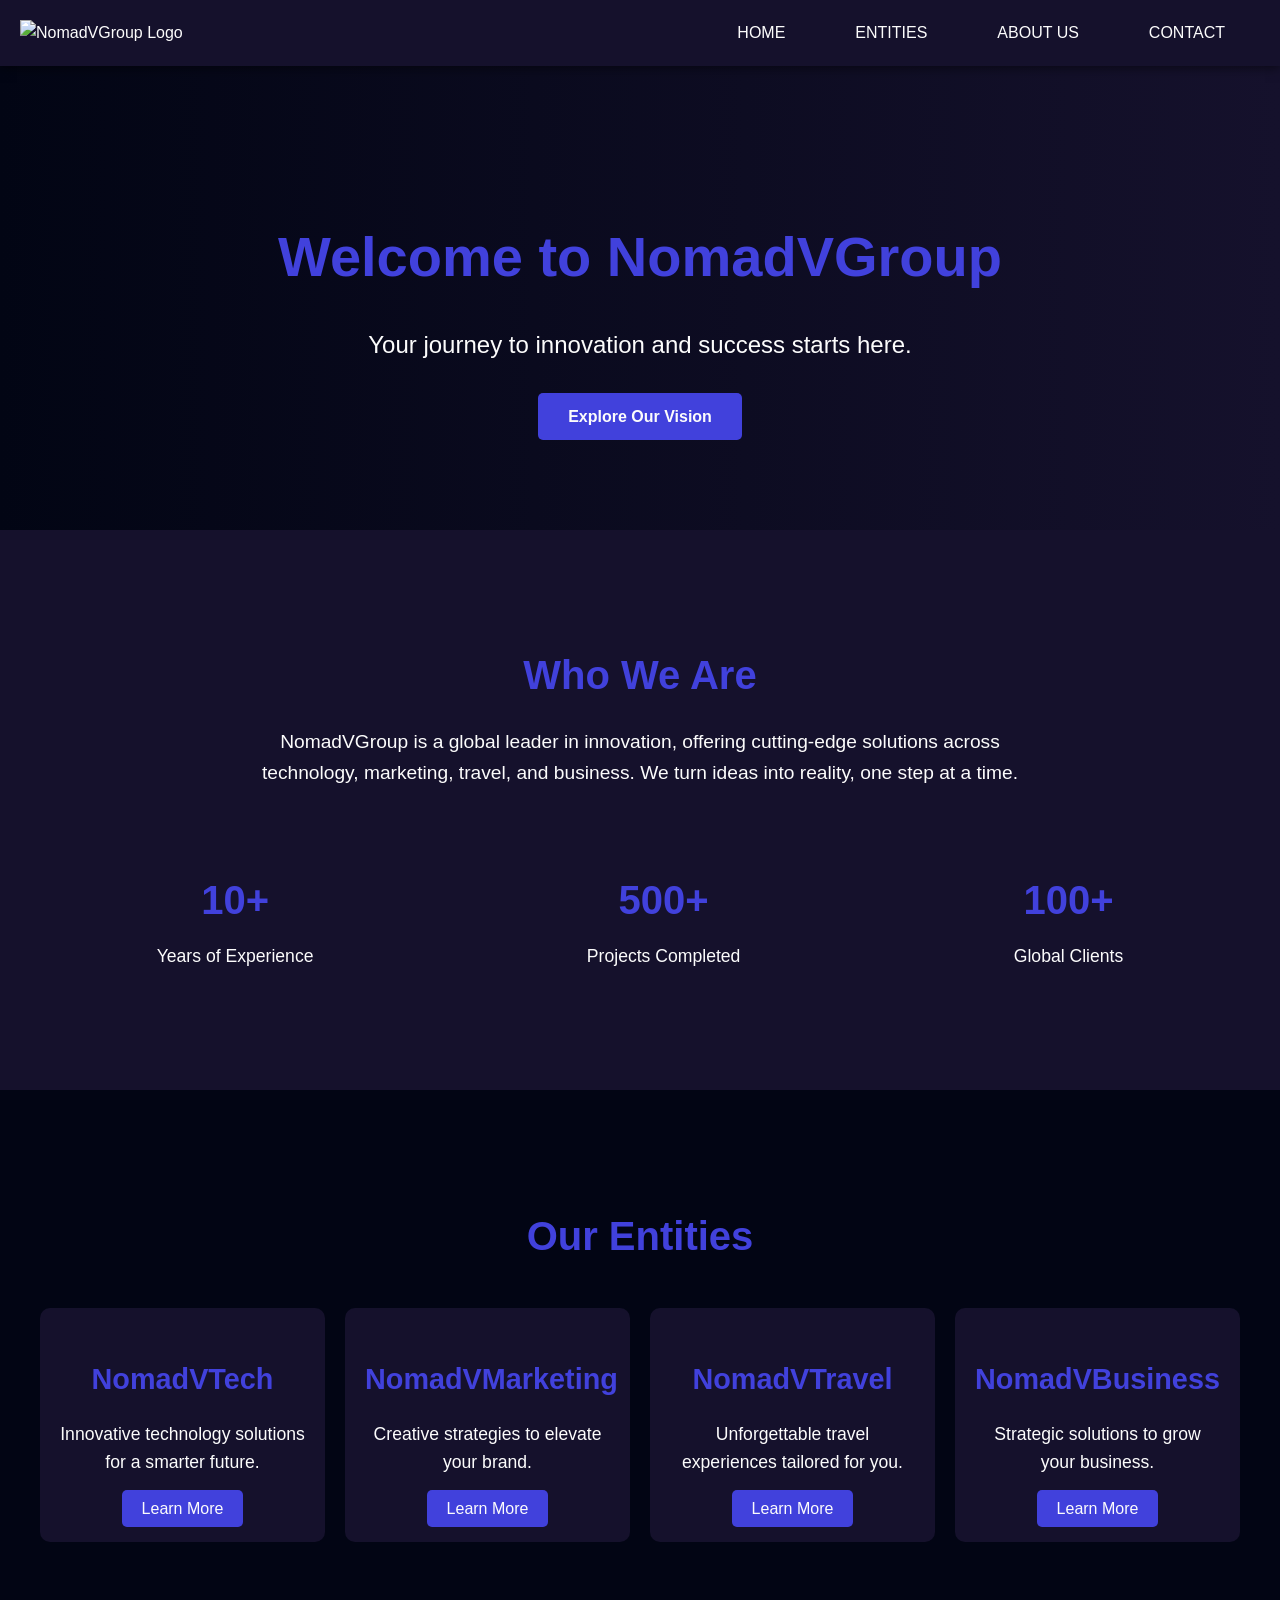
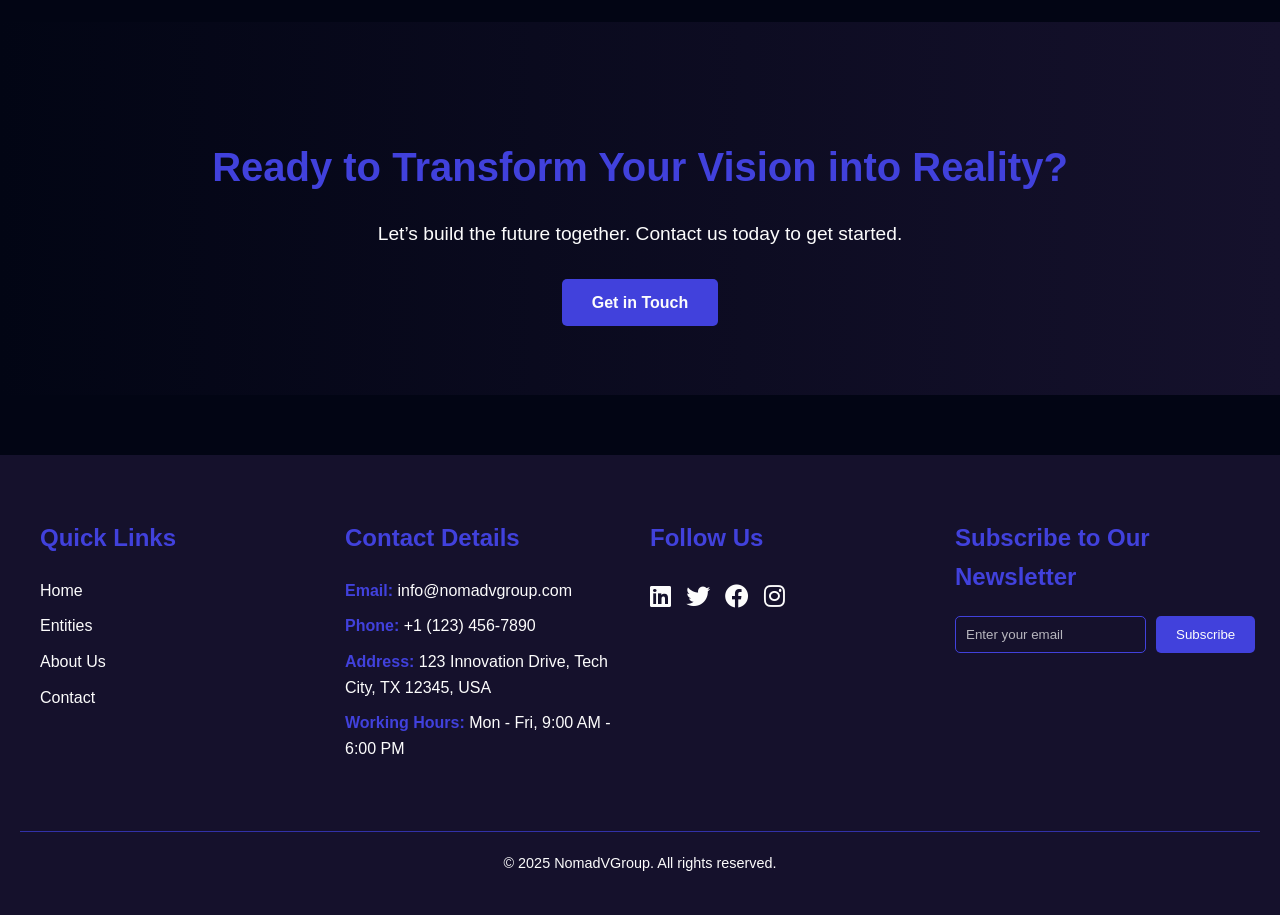
==== index.html @ 3986cb79 "Upload first build NVG Website Prvi upload" ====
<!DOCTYPE html>
<html lang="en">
<head>
    <meta charset="UTF-8">
    <meta name="viewport" content="width=device-width, initial-scale=1.0">
    <title>NomadVGroup - Home</title>
    <link rel="stylesheet" href="https://cdnjs.cloudflare.com/ajax/libs/font-awesome/6.0.0/css/all.min.css">
    <link rel="stylesheet" href="index.css"> <!-- Page-specific CSS -->
    <link href="https://api.fontshare.com/v2/css?f[]=satoshi@900,700,500,301,701,300,501,401,901,400&display=swap" rel="stylesheet"> <!-- Satoshi Font -->
</head>
<body>
    <!-- Navbar -->
    <nav>
        <!-- Logo on the left -->
        <div class="logo">
            <img src="logo.png" alt="NomadVGroup Logo"> <!-- Replace with your logo path -->
        </div>

        <!-- Hamburger Menu -->
        <div class="hamburger-menu">
            <div class="line"></div>
            <div class="line"></div>
            <div class="line"></div>
        </div>

        <!-- Nav Links on the right -->
        <ul class="nav-links">
            <li><a href="index.html">Home</a></li>
            <li class="dropdown">
                <a href="entities.html">Entities</a>
                <div class="dropdown-content">
                    <a href="nomadvtech.html">NomadVTech</a>
                    <a href="nomadvmarketing.html">NomadVMarketing</a>
                    <a href="nomadvtravel.html">NomadVTravel</a>
                    <a href="nomadvbusiness.html">NomadVBusiness</a>
                </div>
            </li>
            <li class="dropdown">
                <a href="about.html">About Us</a>
                <div class="dropdown-content">
                    <a href="careers.html">Careers</a>
                    <a href="team.html">Team Members</a>
                    <a href="what-we-do.html">What We Do</a>
                    <a href="vision.html">Our Vision</a>
                </div>
            </li>
            <li><a href="contact.html">Contact</a></li>
        </ul>
    </nav>

    <!-- Hero Section -->
    <section id="hero">
        <div class="hero-content">
            <h1>Welcome to NomadVGroup</h1>
            <p class="tagline">Your journey to innovation and success starts here.</p>
            <a href="#about" class="cta-button">Explore Our Vision</a>
        </div>
    </section>

    <!-- About Section -->
    <section id="about">
        <div class="about-content">
            <h2>Who We Are</h2>
            <p>NomadVGroup is a global leader in innovation, offering cutting-edge solutions across technology, marketing, travel, and business. We turn ideas into reality, one step at a time.</p>
            <div class="stats">
                <div class="stat">
                    <h3>10+</h3>
                    <p>Years of Experience</p>
                </div>
                <div class="stat">
                    <h3>500+</h3>
                    <p>Projects Completed</p>
                </div>
                <div class="stat">
                    <h3>100+</h3>
                    <p>Global Clients</p>
                </div>
            </div>
        </div>
    </section>

    <!-- Services Section -->
    <section id="services">
        <h2>Our Entities</h2>
        <div class="services-grid">
            <div class="service-card">
                <h3>NomadVTech</h3>
                <p>Innovative technology solutions for a smarter future.</p>
                <a href="nomadvtech.html" class="service-link">Learn More</a>
            </div>
            <div class="service-card">
                <h3>NomadVMarketing</h3>
                <p>Creative strategies to elevate your brand.</p>
                <a href="nomadvmarketing.html" class="service-link">Learn More</a>
            </div>
            <div class="service-card">
                <h3>NomadVTravel</h3>
                <p>Unforgettable travel experiences tailored for you.</p>
                <a href="nomadvtravel.html" class="service-link">Learn More</a>
            </div>
            <div class="service-card">
                <h3>NomadVBusiness</h3>
                <p>Strategic solutions to grow your business.</p>
                <a href="nomadvbusiness.html" class="service-link">Learn More</a>
            </div>
        </div>
    </section>

    <!-- Call-to-Action Section -->
    <section id="cta">
        <div class="cta-content">
            <h2>Ready to Transform Your Vision into Reality?</h2>
            <p>Let’s build the future together. Contact us today to get started.</p>
            <a href="contact.html" class="cta-button">Get in Touch</a>
        </div>
    </section>

    <!-- Footer -->
<footer>
    <div class="footer-container">
        <!-- Footer Columns -->

        <div class="footer-column">
            <h3>Quick Links</h3>
            <ul>
                <li><a href="index.html">Home</a></li>
                <li><a href="entities.html">Entities</a></li>
                <li><a href="about.html">About Us</a></li>
                <li><a href="contact.html">Contact</a></li>
            </ul>
        </div>

        <div class="footer-column">
            <h3>Contact Details</h3>
            <ul>
                <li><strong>Email:</strong> <a href="mailto:info@nomadvgroup.com">info@nomadvgroup.com</a></li>
                <li><strong>Phone:</strong> +1 (123) 456-7890</li>
                <li><strong>Address:</strong> 123 Innovation Drive, Tech City, TX 12345, USA</li>
                <li><strong>Working Hours:</strong> Mon - Fri, 9:00 AM - 6:00 PM</li>
            </ul>
        </div>

        <div class="footer-column">
            <h3>Follow Us</h3>
            <div class="social-media">
                <a href="https://linkedin.com" target="_blank" aria-label="LinkedIn">
                    <i class="fab fa-linkedin"></i>
                </a>
                <a href="https://twitter.com" target="_blank" aria-label="Twitter">
                    <i class="fab fa-twitter"></i>
                </a>
                <a href="https://facebook.com" target="_blank" aria-label="Facebook">
                    <i class="fab fa-facebook"></i>
                </a>
                <a href="https://instagram.com" target="_blank" aria-label="Instagram">
                    <i class="fab fa-instagram"></i>
                </a>
            </div>
        </div>

        <div class="footer-column">
            <h3>Subscribe to Our Newsletter</h3>
            <form class="newsletter-form">
                <input type="email" name="email" placeholder="Enter your email" required>
                <button type="submit">Subscribe</button>
            </form>
        </div>
    </div>

    <!-- Footer Bottom -->
    <div class="footer-bottom">
        <p>&copy; 2025 NomadVGroup. All rights reserved.</p>
    </div>
</footer>

    <!-- Hamburger Menu Script -->
    <script>
        const hamburgerMenu = document.querySelector('.hamburger-menu');
        const navLinks = document.querySelector('.nav-links');

        hamburgerMenu.addEventListener('click', () => {
            navLinks.classList.toggle('active');
            hamburgerMenu.classList.toggle('open');
        });
    </script>
</body>
</html>
---- index.css ----
/* General Styles */
body {
    font-family: 'Satoshi', sans-serif;
    margin: 0;
    padding: 0;
    background-color: #020514; /* Dark background */
    color: #FCFCFC; /* White text */
    line-height: 1.6;
}

/* Navbar Styles */
nav {
    background: #15112C; /* Dark navy background */
    padding: 10px 20px;
    display: flex;
    justify-content: space-between; /* Space between logo and nav links */
    align-items: center;
    box-shadow: 0 2px 10px rgba(0, 0, 0, 0.5);
    position: relative;
}

/* Logo Styles */
.logo img {
    height: 40px; /* Adjust the height of the logo */
    width: auto; /* Maintain aspect ratio */
}

/* Nav Links */
.nav-links {
    list-style: none;
    margin: 0;
    padding: 0;
    display: flex;
    align-items: center;
}

.nav-links li {
    margin: 0 15px;
    position: relative;
}

.nav-links li a {
    color: #FCFCFC; /* White text */
    text-decoration: none;
    padding: 10px 20px;
    display: block;
    font-weight: 500;
    text-transform: uppercase;
    transition: background 0.3s ease, color 0.3s ease;
}

.nav-links li a:hover {
    background: #3131A8; /* Purple hover */
    border-radius: 5px;
}

/* Dropdown Styles */
.dropdown-content {
    display: none;
    position: absolute;
    background: #15112C; /* Dark navy dropdown background */
    top: 100%;
    left: 0;
    min-width: 160px;
    z-index: 1;
    border-radius: 5px;
    box-shadow: 0 4px 8px rgba(0, 0, 0, 0.5);
}

.dropdown-content a {
    padding: 10px;
    display: block;
    color: #FCFCFC;
    transition: background 0.3s ease;
}

.dropdown-content a:hover {
    background: #3131A8; /* Purple hover */
    border-radius: 5px;
}

.dropdown:hover .dropdown-content {
    display: block;
}

/* Hamburger Menu */
.hamburger-menu {
    display: none;
    flex-direction: column;
    cursor: pointer;
}

.hamburger-menu .line {
    width: 25px;
    height: 3px;
    background: #FCFCFC; /* White lines */
    margin: 4px 0;
    transition: transform 0.3s ease, opacity 0.3s ease;
}

/* Hamburger Menu Animation */
.hamburger-menu.open .line:nth-child(1) {
    transform: rotate(45deg) translate(5px, 5px);
}

.hamburger-menu.open .line:nth-child(2) {
    opacity: 0;
}

.hamburger-menu.open .line:nth-child(3) {
    transform: rotate(-45deg) translate(5px, -5px);
}

/* Responsive Styles */
@media (max-width: 768px) {
    .hamburger-menu {
        display: flex;
    }

    .nav-links {
        display: none;
        flex-direction: column;
        width: 100%;
        background: #15112C; /* Dark navy background */
        position: absolute;
        top: 60px;
        left: 0;
        z-index: 1;
    }

    .nav-links.active {
        display: flex;
    }

    .nav-links li {
        margin: 10px 0;
        text-align: center;
    }

    .dropdown-content {
        position: static;
        background: #3131A8; /* Purple background for dropdown */
        border-radius: 0;
    }
}

/* Hero Section */
#hero {
    background: linear-gradient(to right, #020514, #15112C);
    color: #FCFCFC;
    padding: 100px 20px;
    text-align: center;
}

.hero-content h1 {
    font-size: 3.5em;
    margin-bottom: 20px;
    color: #4141DC; /* Bright blue for headings */
}

.hero-content .tagline {
    font-size: 1.5em;
    margin-bottom: 40px;
}

.cta-button {
    background-color: #4141DC; /* Bright blue */
    color: #FCFCFC;
    padding: 15px 30px;
    text-decoration: none;
    border-radius: 5px;
    font-weight: bold;
    transition: background 0.3s ease;
}

.cta-button:hover {
    background-color: #3131A8; /* Purple on hover */
}

/* About Section */
#about {
    padding: 80px 20px;
    background-color: #15112C;
    color: #FCFCFC;
    text-align: center;
}

.about-content h2 {
    font-size: 2.5em;
    margin-bottom: 20px;
    color: #4141DC;
}

.about-content p {
    font-size: 1.2em;
    max-width: 800px;
    margin: 0 auto 40px;
}

.stats {
    display: flex;
    justify-content: space-around;
    margin-top: 40px;
}

.stat {
    text-align: center;
}

.stat h3 {
    font-size: 2.5em;
    color: #4141DC;
    margin-bottom: 10px;
}

.stat p {
    font-size: 1.1em;
}

/* Services Section */
#services {
    padding: 80px 20px;
    background-color: #020514;
    color: #FCFCFC;
    text-align: center;
}

#services h2 {
    font-size: 2.5em;
    margin-bottom: 40px;
    color: #4141DC;
}

.services-grid {
    display: grid;
    grid-template-columns: repeat(auto-fit, minmax(250px, 1fr));
    gap: 20px;
    max-width: 1200px;
    margin: 0 auto;
}

.service-card {
    background-color: #15112C;
    padding: 20px;
    border-radius: 10px;
    transition: transform 0.3s ease;
}

.service-card:hover {
    transform: translateY(-10px);
}

.service-card h3 {
    font-size: 1.8em;
    margin-bottom: 15px;
    color: #4141DC;
}

.service-card p {
    font-size: 1.1em;
    margin-bottom: 20px;
}

.service-link {
    background-color: #4141DC;
    color: #FCFCFC;
    padding: 10px 20px;
    text-decoration: none;
    border-radius: 5px;
    transition: background 0.3s ease;
}

.service-link:hover {
    background-color: #3131A8;
}

/* Call-to-Action Section */
#cta {
    background: linear-gradient(to right, #020514, #15112C);
    color: #FCFCFC;
    padding: 80px 20px;
    text-align: center;
}

.cta-content h2 {
    font-size: 2.5em;
    margin-bottom: 20px;
    color: #4141DC;
}

.cta-content p {
    font-size: 1.2em;
    margin-bottom: 40px;
}

/* Footer Styles */
footer {
    background-color: #15112C; /* Dark navy background */
    color: #FCFCFC; /* White text */
    padding: 40px 20px;
    margin-top: 60px;
}

.footer-container {
    display: flex;
    flex-wrap: wrap;
    justify-content: space-between;
    max-width: 1200px;
    margin: 0 auto;
    gap: 20px;
}

.footer-column {
    flex: 1;
    min-width: 200px;
    margin-bottom: 20px;
}

.footer-column h3 {
    font-size: 1.5em;
    margin-bottom: 20px;
    color: #4141DC; /* Bright blue for headings */
}

.footer-column p {
    font-size: 1em;
    line-height: 1.6;
}

.footer-column ul {
    list-style: none;
    padding: 0;
    margin: 0;
}

.footer-column ul li {
    margin-bottom: 10px;
}

.footer-column ul li a {
    color: #FCFCFC;
    text-decoration: none;
    transition: color 0.3s ease;
}

.footer-column ul li a:hover {
    color: #4141DC; /* Bright blue on hover */
}

.footer-column ul li strong {
    color: #4141DC; /* Bright blue for strong text */
}

/* Social Media Icons */
.social-media {
    display: flex;
    gap: 15px;
}

.social-media a {
    display: inline-block;
    transition: transform 0.3s ease;
}

.social-media a:hover {
    transform: translateY(-5px);
}

.social-media img {
    width: 24px;
    height: 24px;
    filter: brightness(0) invert(1); /* Make icons white */
}

/* Newsletter Form */
.newsletter-form {
    display: flex;
    gap: 10px;
}

.newsletter-form input {
    flex: 1;
    padding: 10px;
    border: 1px solid #4141DC;
    border-radius: 5px;
    background-color: transparent;
    color: #FCFCFC;
    outline: none;
}

.newsletter-form input::placeholder {
    color: #FCFCFC;
    opacity: 0.7;
}

.newsletter-form button {
    background-color: #4141DC;
    color: #FCFCFC;
    border: none;
    padding: 10px 20px;
    border-radius: 5px;
    cursor: pointer;
    transition: background 0.3s ease;
}

.newsletter-form button:hover {
    background-color: #3131A8; /* Darker blue on hover */
}

/* Footer Bottom */
.footer-bottom {
    text-align: center;
    margin-top: 40px;
    padding-top: 20px;
    border-top: 1px solid #3131A8;
}

.footer-bottom p {
    margin: 0;
    font-size: 0.9em;
    color: #FCFCFC;
}

/* Social Media Icons */
.social-media {
    display: flex;
    gap: 15px;
}

.social-media a {
    color: #FCFCFC; /* White icons */
    font-size: 24px;
    transition: transform 0.3s ease, color 0.3s ease;
}

.social-media a:hover {
    color: #4141DC; /* Bright blue on hover */
    transform: translateY(-5px); /* Move icons up slightly */
}
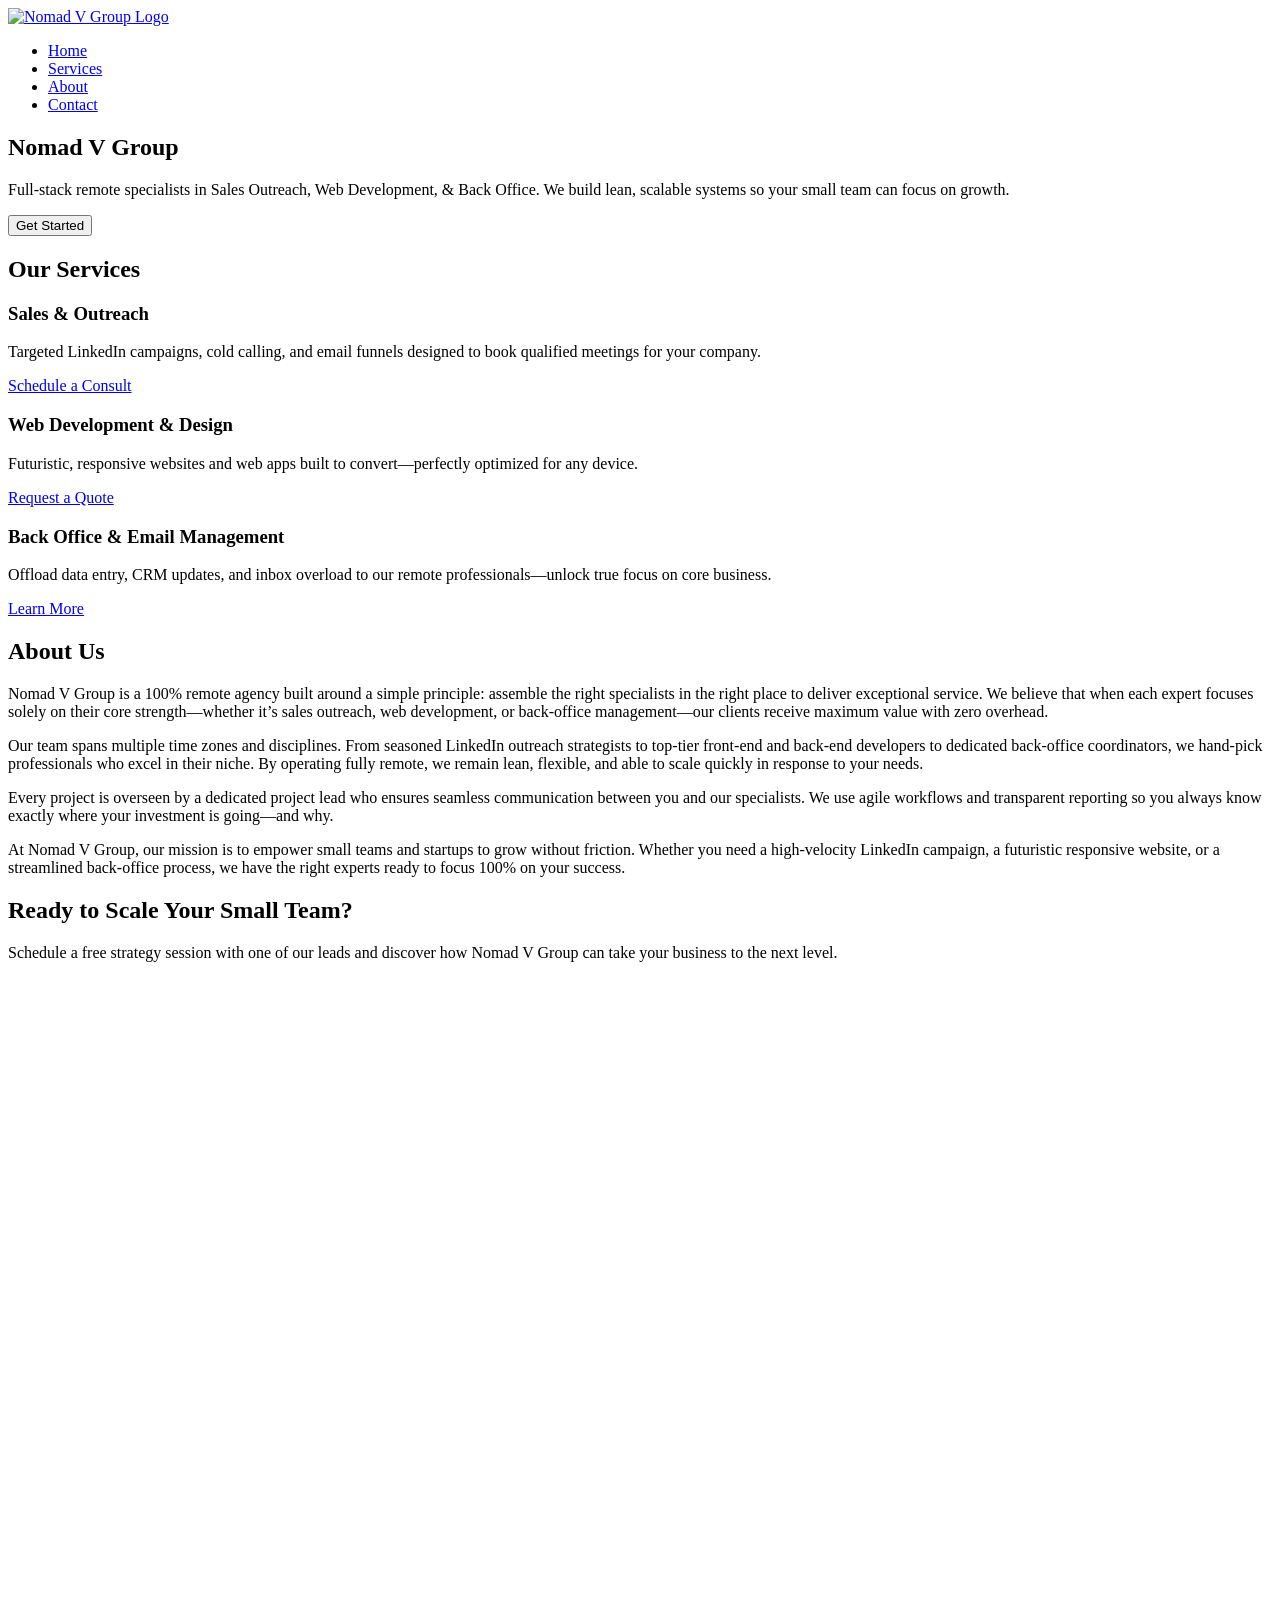
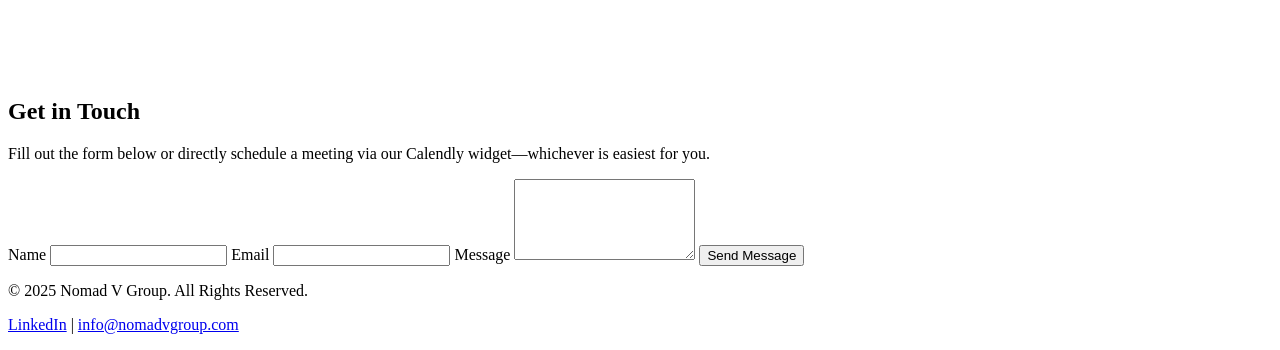
==== commit 08938fa4: "Add files via upload" ====
--- a/index.html
+++ b/index.html
@@ -1,187 +1,152 @@
-<!DOCTYPE html>
-<html lang="en">
-<head>
-    <meta charset="UTF-8">
-    <meta name="viewport" content="width=device-width, initial-scale=1.0">
-    <title>NomadVGroup - Home</title>
-    <link rel="stylesheet" href="https://cdnjs.cloudflare.com/ajax/libs/font-awesome/6.0.0/css/all.min.css">
-    <link rel="stylesheet" href="index.css"> <!-- Page-specific CSS -->
-    <link href="https://api.fontshare.com/v2/css?f[]=satoshi@900,700,500,301,701,300,501,401,901,400&display=swap" rel="stylesheet"> <!-- Satoshi Font -->
-</head>
-<body>
-    <!-- Navbar -->
-    <nav>
-        <!-- Logo on the left -->
-        <div class="logo">
-            <img src="logo.png" alt="NomadVGroup Logo"> <!-- Replace with your logo path -->
-        </div>
-
-        <!-- Hamburger Menu -->
-        <div class="hamburger-menu">
-            <div class="line"></div>
-            <div class="line"></div>
-            <div class="line"></div>
-        </div>
-
-        <!-- Nav Links on the right -->
-        <ul class="nav-links">
-            <li><a href="index.html">Home</a></li>
-            <li class="dropdown">
-                <a href="entities.html">Entities</a>
-                <div class="dropdown-content">
-                    <a href="nomadvtech.html">NomadVTech</a>
-                    <a href="nomadvmarketing.html">NomadVMarketing</a>
-                    <a href="nomadvtravel.html">NomadVTravel</a>
-                    <a href="nomadvbusiness.html">NomadVBusiness</a>
-                </div>
-            </li>
-            <li class="dropdown">
-                <a href="about.html">About Us</a>
-                <div class="dropdown-content">
-                    <a href="careers.html">Careers</a>
-                    <a href="team.html">Team Members</a>
-                    <a href="what-we-do.html">What We Do</a>
-                    <a href="vision.html">Our Vision</a>
-                </div>
-            </li>
-            <li><a href="contact.html">Contact</a></li>
-        </ul>
-    </nav>
-
-    <!-- Hero Section -->
-    <section id="hero">
-        <div class="hero-content">
-            <h1>Welcome to NomadVGroup</h1>
-            <p class="tagline">Your journey to innovation and success starts here.</p>
-            <a href="#about" class="cta-button">Explore Our Vision</a>
-        </div>
-    </section>
-
-    <!-- About Section -->
-    <section id="about">
-        <div class="about-content">
-            <h2>Who We Are</h2>
-            <p>NomadVGroup is a global leader in innovation, offering cutting-edge solutions across technology, marketing, travel, and business. We turn ideas into reality, one step at a time.</p>
-            <div class="stats">
-                <div class="stat">
-                    <h3>10+</h3>
-                    <p>Years of Experience</p>
-                </div>
-                <div class="stat">
-                    <h3>500+</h3>
-                    <p>Projects Completed</p>
-                </div>
-                <div class="stat">
-                    <h3>100+</h3>
-                    <p>Global Clients</p>
-                </div>
-            </div>
-        </div>
-    </section>
-
-    <!-- Services Section -->
-    <section id="services">
-        <h2>Our Entities</h2>
-        <div class="services-grid">
-            <div class="service-card">
-                <h3>NomadVTech</h3>
-                <p>Innovative technology solutions for a smarter future.</p>
-                <a href="nomadvtech.html" class="service-link">Learn More</a>
-            </div>
-            <div class="service-card">
-                <h3>NomadVMarketing</h3>
-                <p>Creative strategies to elevate your brand.</p>
-                <a href="nomadvmarketing.html" class="service-link">Learn More</a>
-            </div>
-            <div class="service-card">
-                <h3>NomadVTravel</h3>
-                <p>Unforgettable travel experiences tailored for you.</p>
-                <a href="nomadvtravel.html" class="service-link">Learn More</a>
-            </div>
-            <div class="service-card">
-                <h3>NomadVBusiness</h3>
-                <p>Strategic solutions to grow your business.</p>
-                <a href="nomadvbusiness.html" class="service-link">Learn More</a>
-            </div>
-        </div>
-    </section>
-
-    <!-- Call-to-Action Section -->
-    <section id="cta">
-        <div class="cta-content">
-            <h2>Ready to Transform Your Vision into Reality?</h2>
-            <p>Let’s build the future together. Contact us today to get started.</p>
-            <a href="contact.html" class="cta-button">Get in Touch</a>
-        </div>
-    </section>
-
-    <!-- Footer -->
-<footer>
-    <div class="footer-container">
-        <!-- Footer Columns -->
-
-        <div class="footer-column">
-            <h3>Quick Links</h3>
-            <ul>
-                <li><a href="index.html">Home</a></li>
-                <li><a href="entities.html">Entities</a></li>
-                <li><a href="about.html">About Us</a></li>
-                <li><a href="contact.html">Contact</a></li>
-            </ul>
-        </div>
-
-        <div class="footer-column">
-            <h3>Contact Details</h3>
-            <ul>
-                <li><strong>Email:</strong> <a href="mailto:info@nomadvgroup.com">info@nomadvgroup.com</a></li>
-                <li><strong>Phone:</strong> +1 (123) 456-7890</li>
-                <li><strong>Address:</strong> 123 Innovation Drive, Tech City, TX 12345, USA</li>
-                <li><strong>Working Hours:</strong> Mon - Fri, 9:00 AM - 6:00 PM</li>
-            </ul>
-        </div>
-
-        <div class="footer-column">
-            <h3>Follow Us</h3>
-            <div class="social-media">
-                <a href="https://linkedin.com" target="_blank" aria-label="LinkedIn">
-                    <i class="fab fa-linkedin"></i>
-                </a>
-                <a href="https://twitter.com" target="_blank" aria-label="Twitter">
-                    <i class="fab fa-twitter"></i>
-                </a>
-                <a href="https://facebook.com" target="_blank" aria-label="Facebook">
-                    <i class="fab fa-facebook"></i>
-                </a>
-                <a href="https://instagram.com" target="_blank" aria-label="Instagram">
-                    <i class="fab fa-instagram"></i>
-                </a>
-            </div>
-        </div>
-
-        <div class="footer-column">
-            <h3>Subscribe to Our Newsletter</h3>
-            <form class="newsletter-form">
-                <input type="email" name="email" placeholder="Enter your email" required>
-                <button type="submit">Subscribe</button>
-            </form>
-        </div>
-    </div>
-
-    <!-- Footer Bottom -->
-    <div class="footer-bottom">
-        <p>&copy; 2025 NomadVGroup. All rights reserved.</p>
-    </div>
-</footer>
-
-    <!-- Hamburger Menu Script -->
-    <script>
-        const hamburgerMenu = document.querySelector('.hamburger-menu');
-        const navLinks = document.querySelector('.nav-links');
-
-        hamburgerMenu.addEventListener('click', () => {
-            navLinks.classList.toggle('active');
-            hamburgerMenu.classList.toggle('open');
-        });
-    </script>
-</body>
-</html>+<!DOCTYPE html>
+<html lang="en">
+<head>
+  <meta charset="UTF-8" />
+  <meta http-equiv="X-UA-Compatible" content="IE=edge" />
+  <meta name="viewport" content="width=device-width, initial-scale=1.0" />
+  <title>Nomad V Group – Landing Page</title>
+  <link rel="icon" href="Logo.png" />
+  <link rel="stylesheet" href="css/style.css" />
+</head>
+<body>
+  <!-- HEADER / NAVBAR -->
+  <header>
+    <div class="logo">
+      <a href="#hero"><img src="images/logo.png" alt="Nomad V Group Logo" /></a>
+    </div>
+    <nav>
+      <ul class="nav-links" id="navLinks">
+        <li><a href="#hero">Home</a></li>
+        <li><a href="#services">Services</a></li>
+        <li><a href="#about">About</a></li>
+        <li><a href="#contact">Contact</a></li>
+      </ul>
+      <div class="hamburger" id="hamburger">
+        <div class="bar"></div>
+        <div class="bar"></div>
+        <div class="bar"></div>
+      </div>
+    </nav>
+  </header>
+
+  <main>
+    <!-- HERO SECTION -->
+    <section id="hero" class="hero fade-in">
+      <div class="hero-content">
+        <h1>Nomad V Group</h1>
+        <p>
+          Full-stack remote specialists in Sales Outreach, Web Development, & Back Office. We build
+          lean, scalable systems so your small team can focus on growth.
+        </p>
+        <button class="cta-button" onclick="document.getElementById('contact').scrollIntoView()">Get Started</button>
+      </div>
+    </section>
+
+    <!-- SERVICES SECTION -->
+    <section id="services" class="services-overview fade-in">
+      <h2>Our Services</h2>
+      <div class="services-container">
+        <div class="service-card">
+          <h3>Sales & Outreach</h3>
+          <p>
+            Targeted LinkedIn campaigns, cold calling, and email funnels designed to book qualified
+            meetings for your company.
+          </p>
+          <a href="#contact" class="cta-button small">Schedule a Consult</a>
+        </div>
+        <div class="service-card">
+          <h3>Web Development & Design</h3>
+          <p>
+            Futuristic, responsive websites and web apps built to convert—perfectly optimized for any
+            device.
+          </p>
+          <a href="#contact" class="cta-button small">Request a Quote</a>
+        </div>
+        <div class="service-card">
+          <h3>Back Office & Email Management</h3>
+          <p>
+            Offload data entry, CRM updates, and inbox overload to our remote professionals—unlock
+            true focus on core business.
+          </p>
+          <a href="#contact" class="cta-button small">Learn More</a>
+        </div>
+      </div>
+    </section>
+
+    <!-- ABOUT SECTION -->
+    <section id="about" class="about-section fade-in">
+      <h2>About Us</h2>
+      <p>
+        Nomad V Group is a 100% remote agency built around a simple principle: assemble the right
+        specialists in the right place to deliver exceptional service. We believe that when each
+        expert focuses solely on their core strength—whether it’s sales outreach, web development,
+        or back-office management—our clients receive maximum value with zero overhead.
+      </p>
+      <p>
+        Our team spans multiple time zones and disciplines. From seasoned LinkedIn outreach
+        strategists to top-tier front-end and back-end developers to dedicated back-office
+        coordinators, we hand-pick professionals who excel in their niche. By operating fully
+        remote, we remain lean, flexible, and able to scale quickly in response to your needs.
+      </p>
+      <p>
+        Every project is overseen by a dedicated project lead who ensures seamless communication
+        between you and our specialists. We use agile workflows and transparent reporting so you
+        always know exactly where your investment is going—and why.
+      </p>
+      <p>
+        At Nomad V Group, our mission is to empower small teams and startups to grow without
+        friction. Whether you need a high-velocity LinkedIn campaign, a futuristic responsive
+        website, or a streamlined back-office process, we have the right experts ready to focus 100%
+        on your success.
+      </p>
+    </section>
+
+    <!-- FINAL CALL-TO-ACTION SECTION -->
+    <section class="final-cta fade-in">
+      <h2>Ready to Scale Your Small Team?</h2>
+      <p>
+        Schedule a free strategy session with one of our leads and discover how Nomad V Group can
+        take your business to the next level.
+      </p>
+        <div class="calendly-inline-widget" data-url="https://calendly.com/nomadvgroup-info/30min" style="min-width:320px;height:700px;"></div>
+<script type="text/javascript" src="https://assets.calendly.com/assets/external/widget.js" async></script>
+    </section>
+
+    <!-- CONTACT SECTION -->
+    <section id="contact" class="contact-section fade-in">
+      <h2>Get in Touch</h2>
+      <p>
+        Fill out the form below or directly schedule a meeting via our Calendly widget—whichever is
+        easiest for you.
+      </p>
+
+      <!-- Simple Contact Form -->
+      <form action="mailto:info@nomadvgroup.com" method="post" enctype="text/plain" class="contact-form">
+        <label for="name">Name</label>
+        <input type="text" id="name" name="Name" required />
+
+        <label for="email">Email</label>
+        <input type="email" id="email" name="Email" required />
+
+        <label for="message">Message</label>
+        <textarea id="message" name="Message" rows="5" required></textarea>
+
+        <button type="submit" class="cta-button small">Send Message</button>
+      </form>
+    </section>
+  </main>
+
+  <!-- FOOTER -->
+  <footer>
+    <div class="footer-content fade-in">
+      <p>&copy; 2025 Nomad V Group. All Rights Reserved.</p>
+      <p>
+        <a href="https://www.linkedin.com/company/nomadvgroup" target="_blank">LinkedIn</a> |
+        <a href="mailto:info@nomadvgroup.com">info@nomadvgroup.com</a>
+      </p>
+    </div>
+  </footer>
+
+  <script src="js/script.js"></script>
+</body>
+</html>
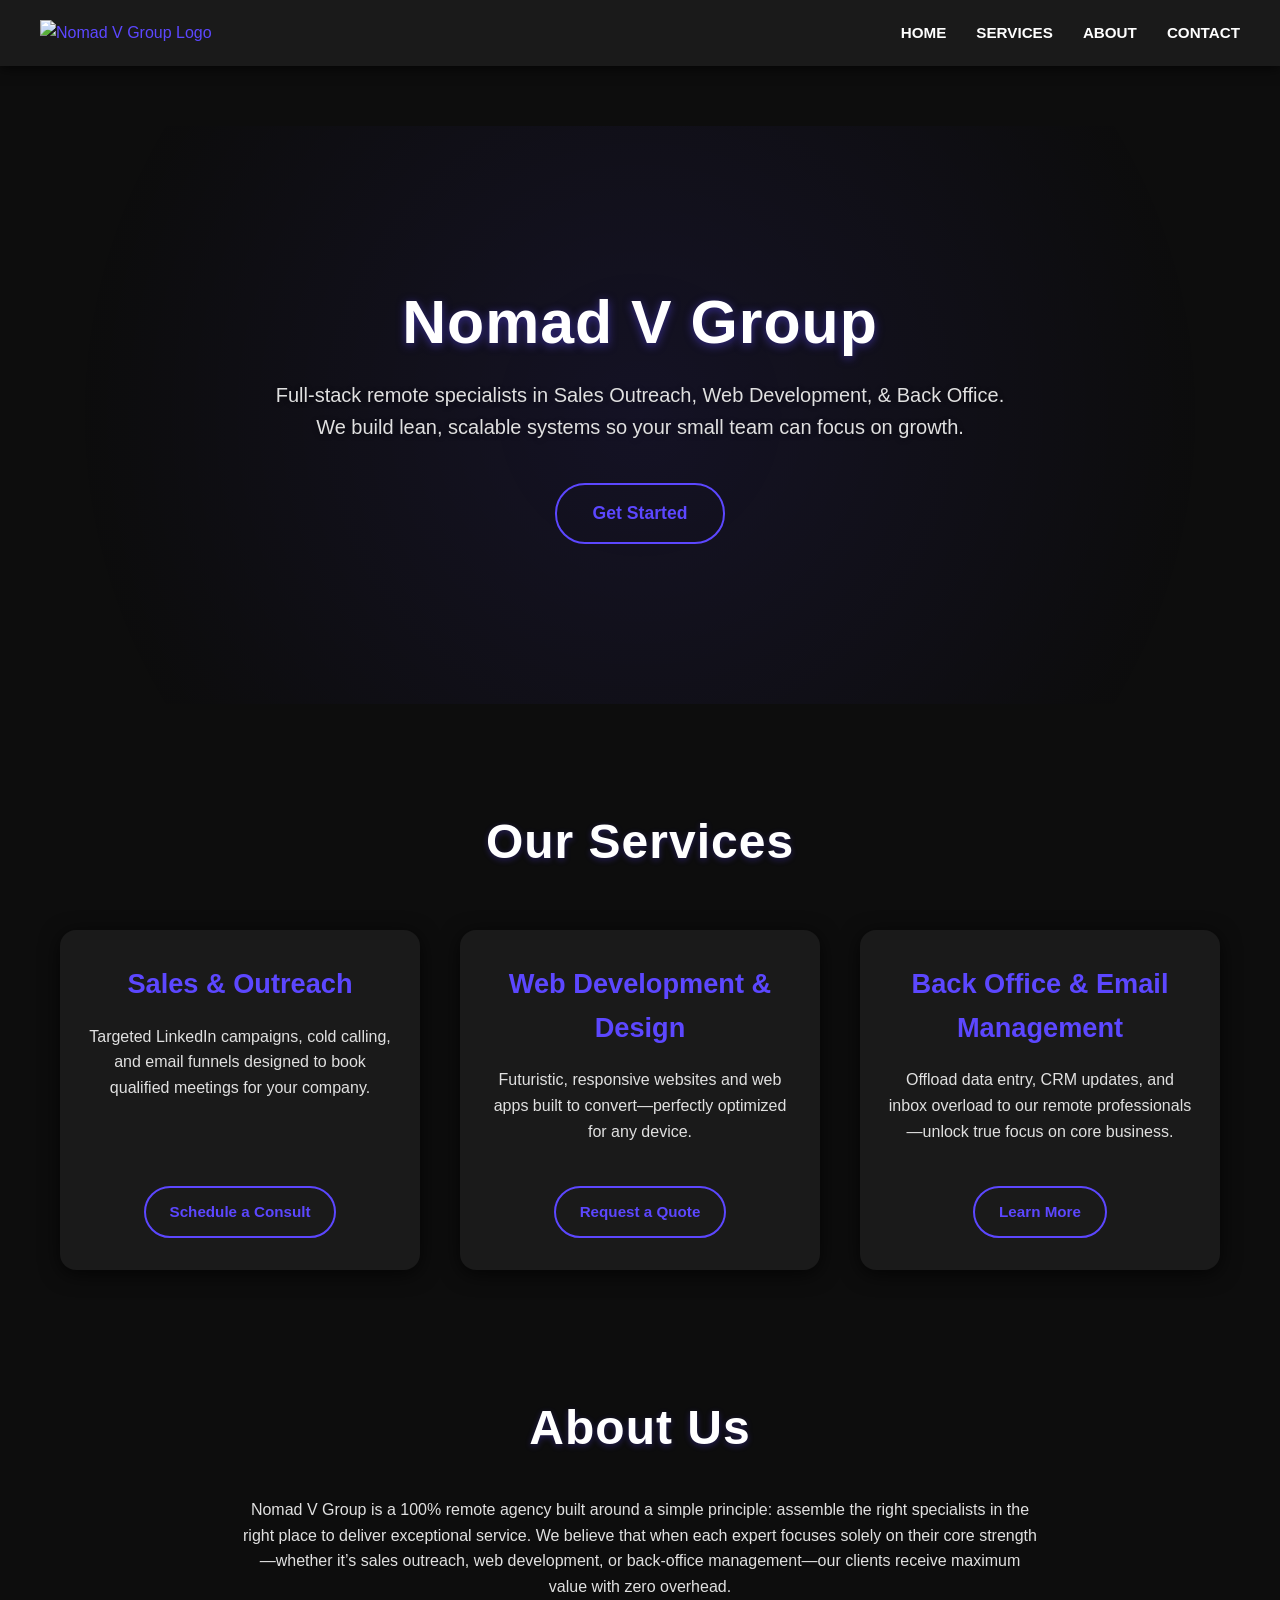
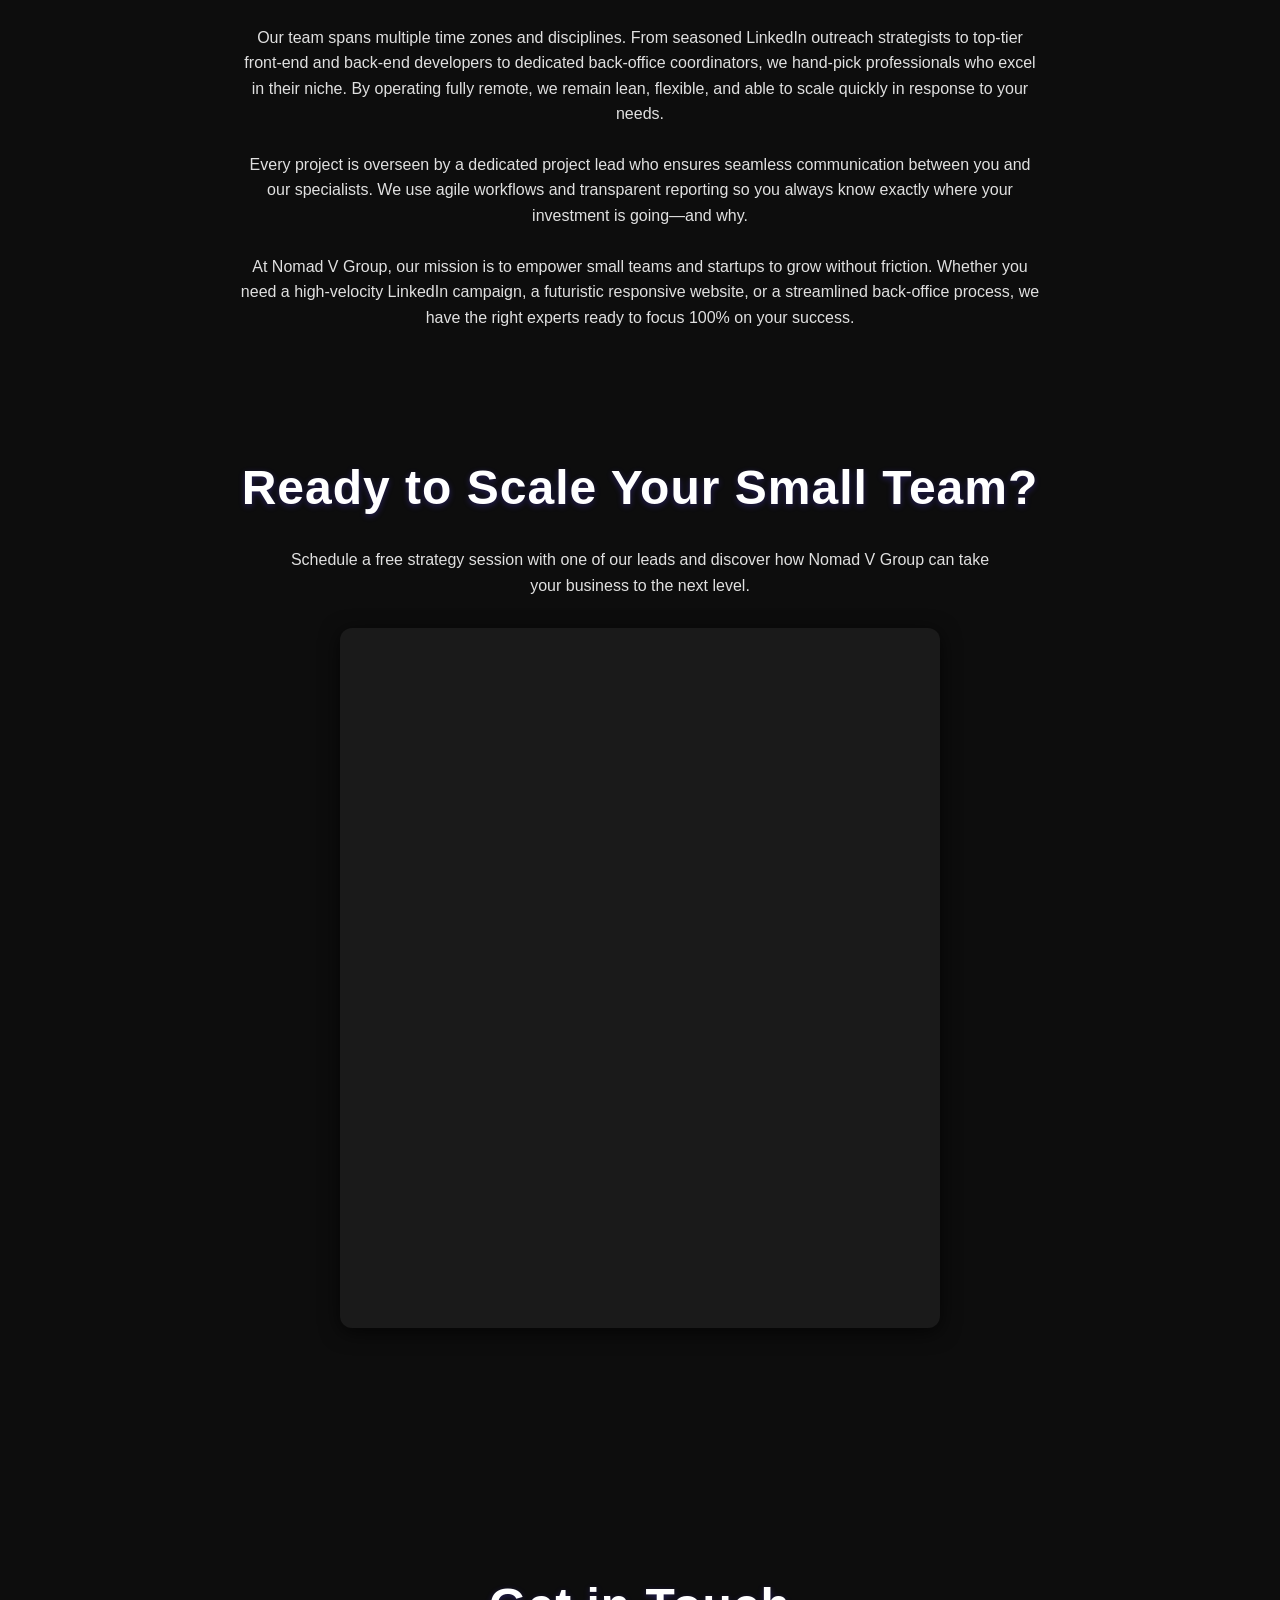
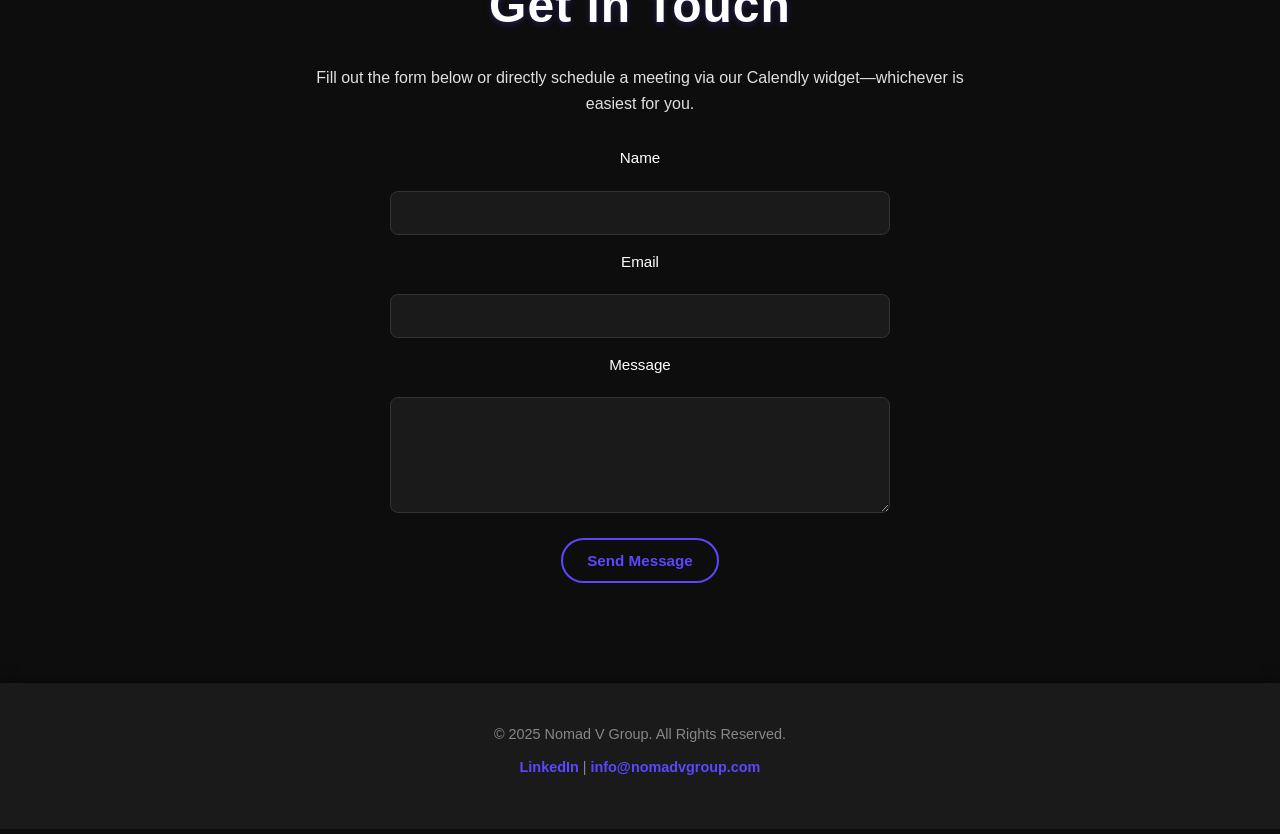
==== commit 4f1bcb02: "Update index.html" ====
--- a/index.html
+++ b/index.html
@@ -6,7 +6,7 @@
   <meta name="viewport" content="width=device-width, initial-scale=1.0" />
   <title>Nomad V Group – Landing Page</title>
   <link rel="icon" href="Logo.png" />
-  <link rel="stylesheet" href="css/style.css" />
+  <link rel="stylesheet" href="style.css" />
 </head>
 <body>
   <!-- HEADER / NAVBAR -->
@@ -147,6 +147,6 @@
     </div>
   </footer>
 
-  <script src="js/script.js"></script>
+  <script src="script.js"></script>
 </body>
 </html>
--- a/style.css
+++ b/style.css
@@ -0,0 +1,498 @@
+/* ============================= */
+/*        Variables / Basics     */
+/* ============================= */
+:root {
+    --color-primary: #5C47FF;            /* Logo purple-blue accent */
+    --color-primary-light: #7E70FF;      /* Lighter accent */
+    --color-background: #0D0D0D;         /* Dark background */
+    --color-surface: #1A1A1A;            /* Darker card backgrounds */
+    --color-text: #E0E0E0;               /* Light gray text */
+    --color-text-light: #FFFFFF;         /* Pure white */
+    --color-text-muted: #888888;         /* Muted gray */
+    --color-border: #333333;             /* Subtle border */
+    --color-highlight: rgba(92, 71, 255, 0.1); /* Light accent overlay */
+    --font-stack: 'Arial', sans-serif;
+    --transition-speed: 0.3s;
+}
+
+/* Reset & Base Styles */
+* {
+    margin: 0;
+    padding: 0;
+    box-sizing: border-box;
+}
+html {
+    scroll-behavior: smooth;
+}
+body {
+    font-family: var(--font-stack);
+    background-color: var(--color-background);
+    color: var(--color-text);
+    line-height: 1.6;
+    overflow-x: hidden;
+}
+
+/* Link Styles */
+a {
+    color: var(--color-primary);
+    text-decoration: none;
+    transition: color var(--transition-speed) ease;
+}
+a:hover {
+    color: var(--color-primary-light);
+}
+
+/* Lists */
+ul {
+    list-style: none;
+}
+
+/* ============================= */
+/*       HEADER & NAVIGATION     */
+/* ============================= */
+header {
+    background-color: var(--color-surface);
+    padding: 20px 40px;
+    position: sticky;
+    top: 0;
+    z-index: 1000;
+    display: flex;
+    align-items: center;
+    justify-content: space-between;
+    box-shadow: 0 2px 12px rgba(0, 0, 0, 0.7);
+}
+.logo img {
+    width: 50px;
+    height: 50px;
+    transition: transform var(--transition-speed) ease;
+}
+.logo img:hover {
+    transform: scale(1.05);
+}
+nav {
+    position: relative;
+}
+.nav-links {
+    display: flex;
+    gap: 30px;
+}
+.nav-links li {
+    position: relative;
+}
+.nav-links a {
+    color: var(--color-text-light);
+    font-weight: 600;
+    padding: 8px 0;
+    position: relative;
+    text-transform: uppercase;
+    font-size: 0.95rem;
+}
+.nav-links a::after {
+    content: '';
+    position: absolute;
+    width: 0%;
+    height: 2px;
+    bottom: -4px;
+    left: 0;
+    background: var(--color-primary);
+    transition: width var(--transition-speed) ease;
+}
+.nav-links a:hover::after {
+    width: 100%;
+}
+.dropdown:hover .dropdown-content {
+    display: block;
+}
+.dropdown-content {
+    display: none;
+    position: absolute;
+    top: 100%;
+    left: 0;
+    background: var(--color-surface);
+    border-radius: 8px;
+    overflow: hidden;
+    box-shadow: 0 4px 16px rgba(0, 0, 0, 0.7);
+}
+.dropdown-content li {
+    padding: 12px 20px;
+}
+.dropdown-content li a {
+    display: block;
+    color: var(--color-text-light);
+    font-size: 0.9rem;
+}
+.dropdown-content li a:hover {
+    background-color: var(--color-highlight);
+}
+
+/* Hamburger Menu (Mobile) */
+.hamburger {
+    display: none;
+    flex-direction: column;
+    cursor: pointer;
+    gap: 6px;
+}
+.hamburger .bar {
+    width: 28px;
+    height: 3px;
+    background: var(--color-text-light);
+    transition: all var(--transition-speed) ease;
+}
+.nav-links.show {
+    display: flex;
+}
+@media (max-width: 768px) {
+    .nav-links {
+        position: absolute;
+        top: 65px;
+        right: 0;
+        background-color: var(--color-surface);
+        flex-direction: column;
+        width: 240px;
+        border-radius: 8px;
+        overflow: hidden;
+        display: none;
+        box-shadow: 0 4px 12px rgba(0, 0, 0, 0.7);
+    }
+    .nav-links li {
+        padding: 15px 20px;
+    }
+    .hamburger {
+        display: flex;
+    }
+    header {
+        padding: 15px 20px;
+    }
+}
+
+/* ============================= */
+/*        MAIN CONTENT WRAPPER    */
+/* ============================= */
+main {
+    padding: 60px 40px;
+    max-width: 1400px;
+    margin: 0 auto;
+}
+
+/* ============================= */
+/*           HERO SECTION         */
+/* ============================= */
+.hero {
+    position: relative;
+    text-align: center;
+    padding: 160px 20px;
+    background: radial-gradient(circle at center, var(--color-highlight), transparent 85%);
+}
+.hero-content {
+    max-width: 900px;
+    margin: 0 auto;
+    z-index: 1;
+    position: relative;
+}
+.hero h1 {
+    font-size: 3.8rem;
+    margin-bottom: 20px;
+    line-height: 1.2;
+    letter-spacing: 1px;
+    color: var(--color-text-light);
+    text-shadow: 0 2px 10px rgba(92, 71, 255, 0.5);
+}
+.hero p {
+    font-size: 1.25rem;
+    margin-bottom: 40px;
+    max-width: 750px;
+    margin-left: auto;
+    margin-right: auto;
+    color: var(--color-text);
+    text-shadow: 0 1px 6px rgba(0, 0, 0, 0.3);
+}
+
+/* ============================= */
+/*         BUTTON DESIGN          */
+/* ============================= */
+/* Primary CTA Button */
+.cta-button {
+    background: transparent;
+    color: var(--color-primary);
+    padding: 18px 36px;
+    border: 2px solid var(--color-primary);
+    border-radius: 30px;
+    font-size: 1.1rem;
+    font-weight: bold;
+    cursor: pointer;
+    position: relative;
+    overflow: hidden;
+    transition: background var(--transition-speed) ease, color var(--transition-speed) ease, box-shadow var(--transition-speed) ease;
+}
+.cta-button::before {
+    content: '';
+    position: absolute;
+    top: 50%;
+    left: 50%;
+    width: 0%;
+    height: 0%;
+    background: rgba(92, 71, 255, 0.15);
+    border-radius: 50%;
+    transform: translate(-50%, -50%);
+    transition: width 0.4s ease, height 0.4s ease;
+}
+.cta-button:hover {
+    background: var(--color-primary);
+    color: var(--color-text-light);
+    box-shadow: 0 4px 20px rgba(92, 71, 255, 0.4);
+}
+.cta-button:hover::before {
+    width: 200%;
+    height: 200%;
+}
+/* Smaller CTA Variant */
+.cta-button.small {
+    padding: 12px 24px;
+    font-size: 0.95rem;
+    border-radius: 28px;
+    border-width: 2px;
+    margin-top: 10px;
+}
+
+/* ============================= */
+/*         SERVICES SECTION       */
+/* ============================= */
+.services-overview {
+    margin-top: 100px;
+    text-align: center;
+    padding: 0 20px;
+}
+.services-overview h2 {
+    font-size: 3rem;
+    margin-bottom: 50px;
+    letter-spacing: 1px;
+    color: var(--color-text-light);
+    text-shadow: 0 2px 6px rgba(92, 71, 255, 0.3);
+}
+.services-container {
+    display: grid;
+    grid-template-columns: repeat(3, 1fr);
+    gap: 40px;
+}
+.service-card {
+    background-color: var(--color-surface);
+    padding: 32px 28px;
+    border-radius: 16px;
+    display: flex;
+    flex-direction: column;
+    justify-content: space-between;
+    min-height: 340px;
+    box-shadow: 0 4px 20px rgba(0, 0, 0, 0.7);
+    transition: transform var(--transition-speed) ease, background var(--transition-speed) ease, box-shadow var(--transition-speed) ease;
+}
+.service-card h3 {
+    font-size: 1.7rem;
+    margin-bottom: 18px;
+    color: var(--color-primary);
+}
+.service-card p {
+    font-size: 1rem;
+    margin-bottom: 28px;
+    color: var(--color-text);
+    flex-grow: 1;
+    line-height: 1.6;
+}
+.service-card .cta-button.small {
+    align-self: center;
+}
+.service-card:hover {
+    background: #222222;
+    transform: translateY(-8px);
+    box-shadow: 0 8px 26px rgba(92, 71, 255, 0.4);
+}
+
+/* ============================= */
+/*         ABOUT SECTION          */
+/* ============================= */
+.about-section {
+    margin-top: 120px;
+    text-align: center;
+    padding: 0 20px;
+    max-width: 900px;
+    margin-left: auto;
+    margin-right: auto;
+}
+.about-section h2 {
+    font-size: 3rem;
+    margin-bottom: 30px;
+    letter-spacing: 1px;
+    color: var(--color-text-light);
+    text-shadow: 0 2px 6px rgba(92, 71, 255, 0.3);
+}
+.about-section p {
+    font-size: 1rem;
+    color: var(--color-text);
+    line-height: 1.6;
+    margin-bottom: 25px;
+    max-width: 800px;
+    margin-left: auto;
+    margin-right: auto;
+}
+.about-section .cta-button.small {
+    margin-top: 20px;
+}
+
+/* ============================= */
+/*       FINAL CALL-TO-ACTION     */
+/* ============================= */
+.final-cta {
+    margin-top: 120px;
+    text-align: center;
+    padding: 0 20px 80px;
+}
+.final-cta h2 {
+    font-size: 3rem;
+    margin-bottom: 20px;
+    letter-spacing: 1px;
+    color: var(--color-text-light);
+    text-shadow: 0 2px 6px rgba(92, 71, 255, 0.3);
+}
+.final-cta p {
+    font-size: 1rem;
+    max-width: 700px;
+    margin: 0 auto 30px;
+    color: var(--color-text);
+    line-height: 1.6;
+}
+
+/* ============================= */
+/*        CONTACT SECTION         */
+/* ============================= */
+.contact-section {
+    margin-top: 120px;
+    text-align: center;
+    padding: 0 20px;
+}
+.contact-section h2 {
+    font-size: 3rem;
+    margin-bottom: 20px;
+    letter-spacing: 1px;
+    color: var(--color-text-light);
+    text-shadow: 0 2px 6px rgba(92, 71, 255, 0.3);
+}
+.contact-section p {
+    font-size: 1rem;
+    max-width: 700px;
+    margin: 0 auto 30px;
+    color: var(--color-text);
+    line-height: 1.6;
+}
+/* Contact Form */
+.contact-form {
+    display: flex;
+    flex-direction: column;
+    gap: 15px;
+    max-width: 500px;
+    margin: 0 auto 40px;
+}
+.contact-form label {
+    font-size: 0.95rem;
+    color: var(--color-text-light);
+    margin-bottom: 5px;
+}
+.contact-form input,
+.contact-form textarea {
+    padding: 12px 15px;
+    background-color: var(--color-surface);
+    border: 1px solid var(--color-border);
+    border-radius: 8px;
+    color: var(--color-text-light);
+    font-size: 1rem;
+    transition: border-color var(--transition-speed) ease, box-shadow var(--transition-speed) ease;
+}
+.contact-form input:focus,
+.contact-form textarea:focus {
+    border-color: var(--color-primary);
+    box-shadow: 0 0 8px rgba(92, 71, 255, 0.3);
+    outline: none;
+}
+.contact-form button {
+    align-self: center;
+}
+
+/* ============================= */
+/*       CALENDLY WIDGET STYLES   */
+/* ============================= */
+/* Container around Calendly embed */
+.calendly-widget,
+.calendly-inline-widget {
+    background-color: var(--color-surface);
+    border-radius: 12px;
+    box-shadow: 0 4px 20px rgba(0, 0, 0, 0.7);
+    overflow: hidden;
+    width: 100%;
+    max-width: 600px;
+    margin: 0 auto 40px;
+}
+
+/* ============================= */
+/*           FOOTER               */
+/* ============================= */
+footer {
+    background-color: var(--color-surface);
+    padding: 40px 20px;
+    text-align: center;
+    box-shadow: 0 -2px 12px rgba(0, 0, 0, 0.5);
+}
+.footer-content p {
+    font-size: 0.9rem;
+    color: var(--color-text-muted);
+    margin-bottom: 10px;
+}
+.footer-content a {
+    color: var(--color-primary);
+    font-weight: 600;
+}
+.footer-content a:hover {
+    color: var(--color-primary-light);
+}
+
+/* ============================= */
+/*         ANIMATIONS             */
+/* ============================= */
+.fade-in {
+    opacity: 0;
+    transform: translateY(20px);
+    animation: fadeInAnimation 1s forwards;
+    animation-delay: 0.5s;
+}
+@keyframes fadeInAnimation {
+    to {
+        opacity: 1;
+        transform: translateY(0);
+    }
+}
+
+/* ============================= */
+/*       RESPONSIVE LAYOUT        */
+/* ============================= */
+@media (max-width: 1024px) {
+    .services-container {
+        grid-template-columns: repeat(2, 1fr);
+    }
+}
+@media (max-width: 768px) {
+    .services-container,
+    .testimonial-container {
+        grid-template-columns: 1fr;
+    }
+    .hero h1 {
+        font-size: 2.8rem;
+    }
+    .hero p {
+        font-size: 1.1rem;
+    }
+    main {
+        padding: 40px 20px;
+    }
+    .calendly-widget,
+    .calendly-inline-widget {
+        max-width: 100%;
+        height: auto !important;
+    }
+}
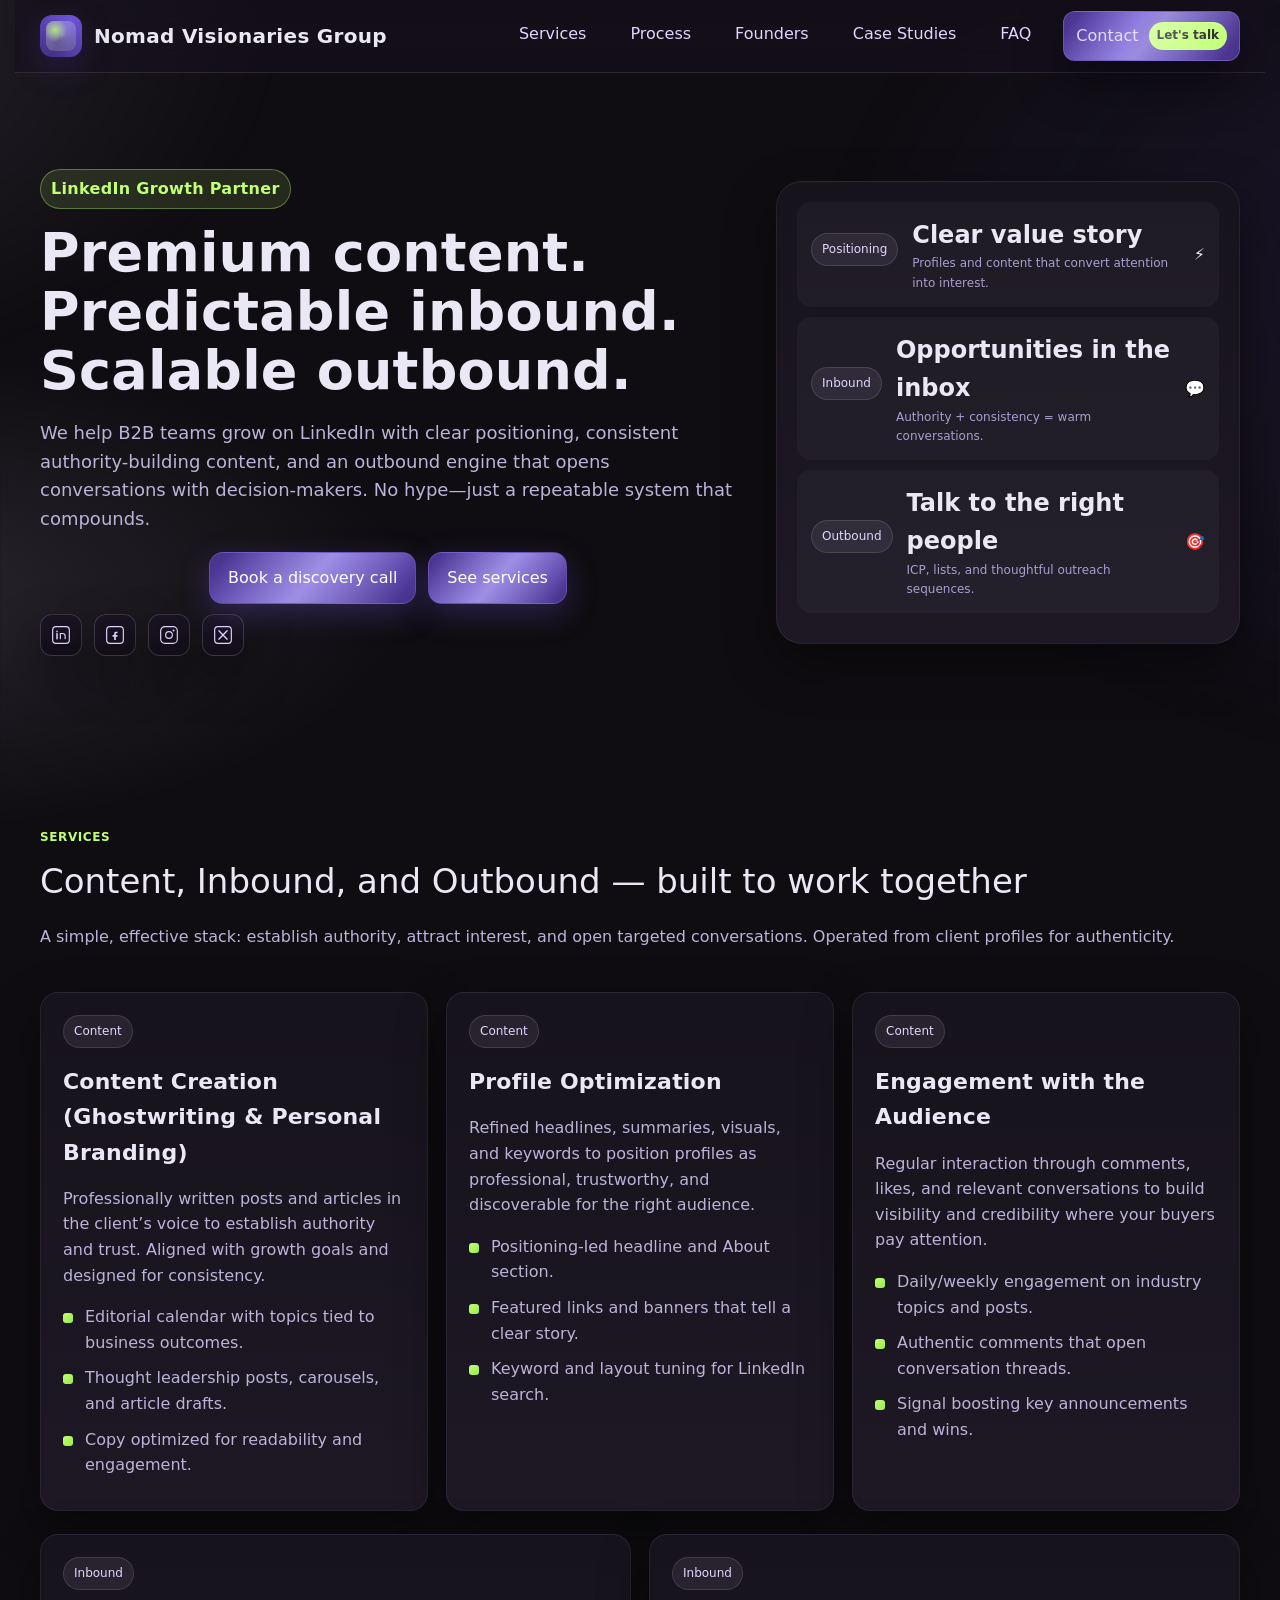
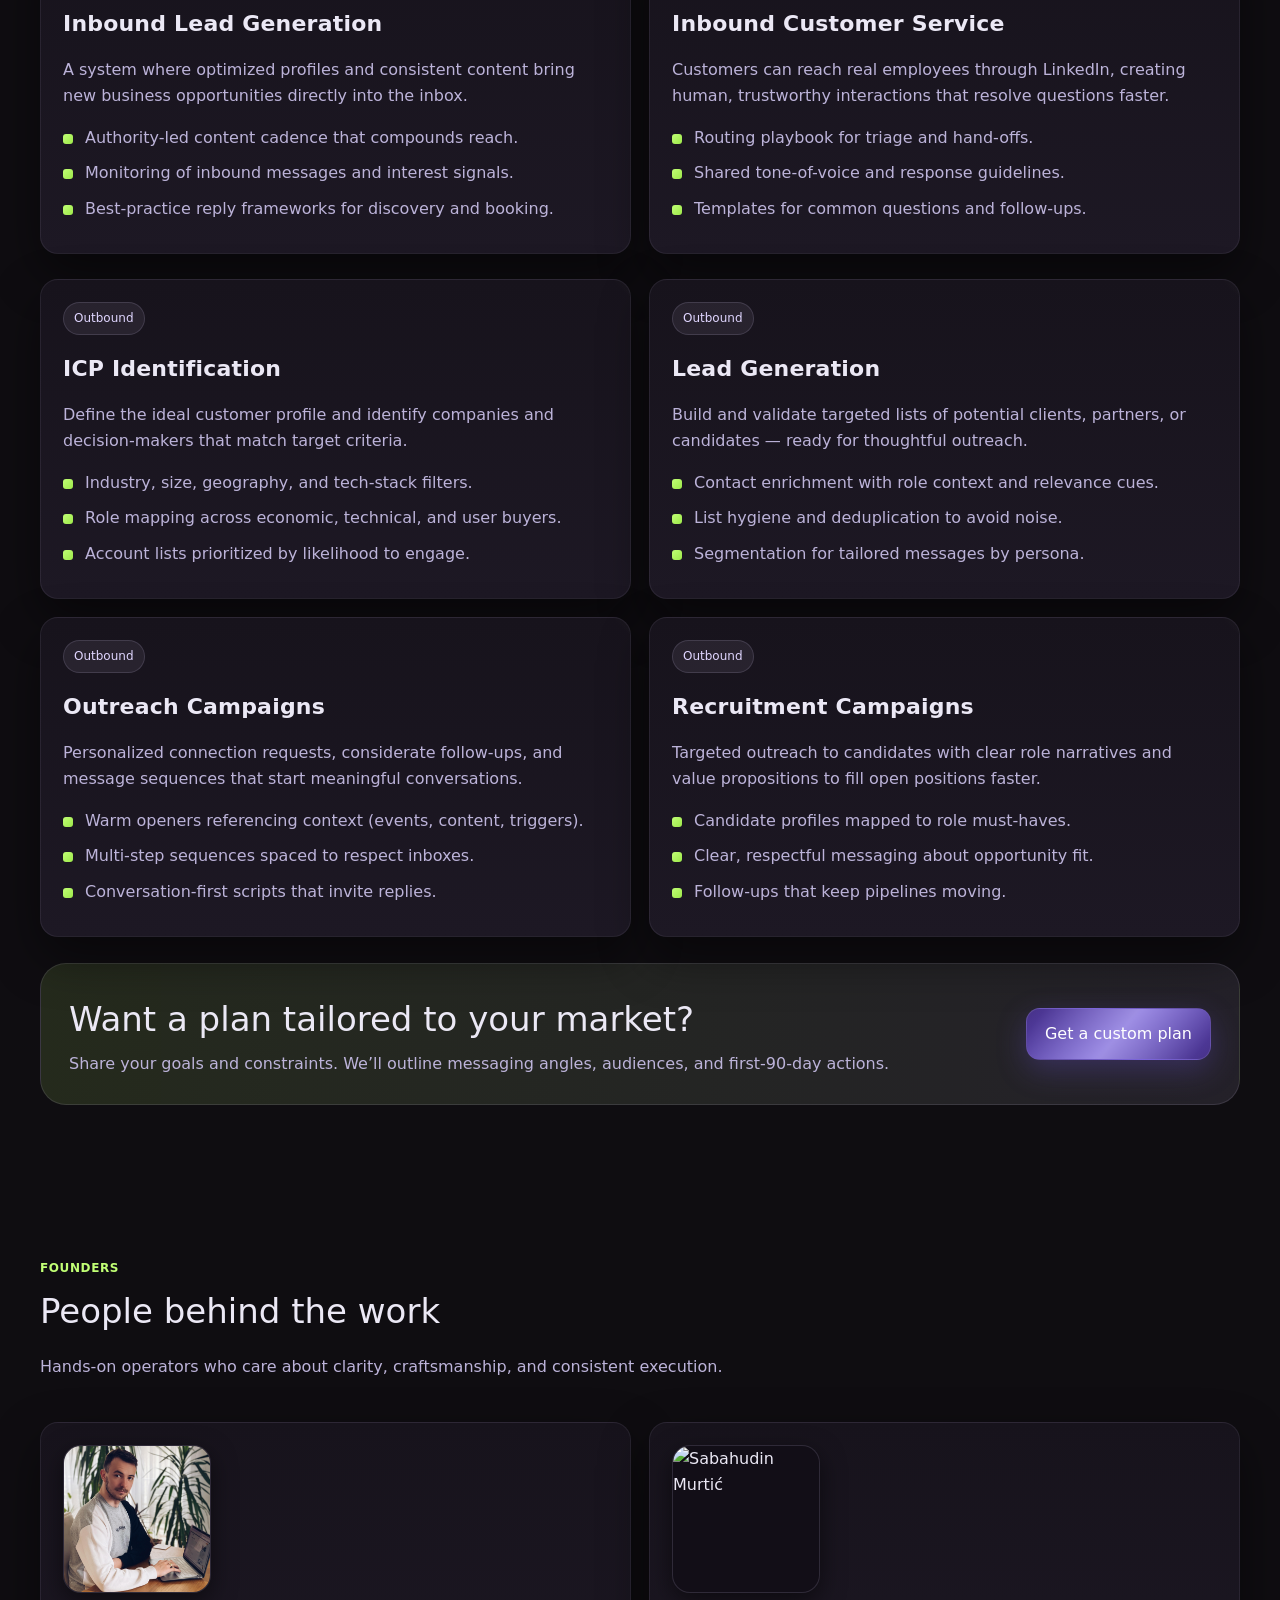
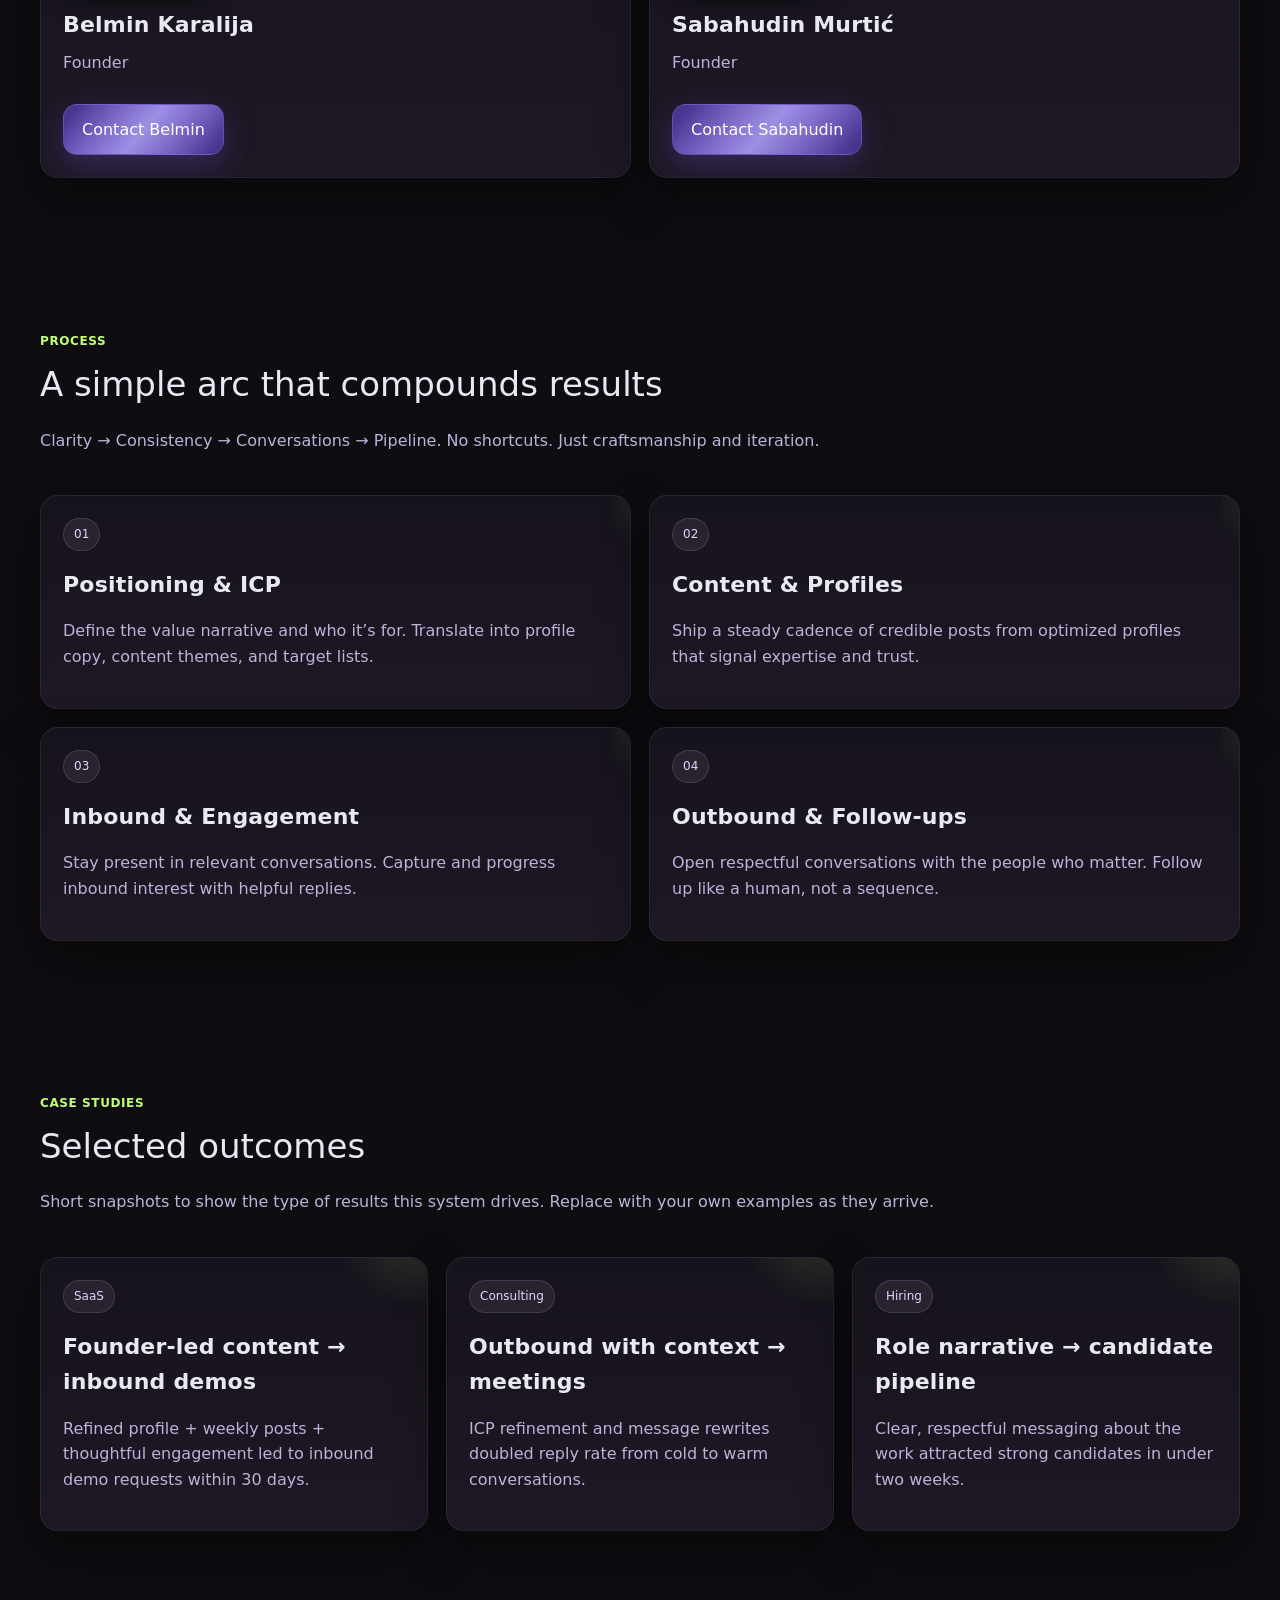
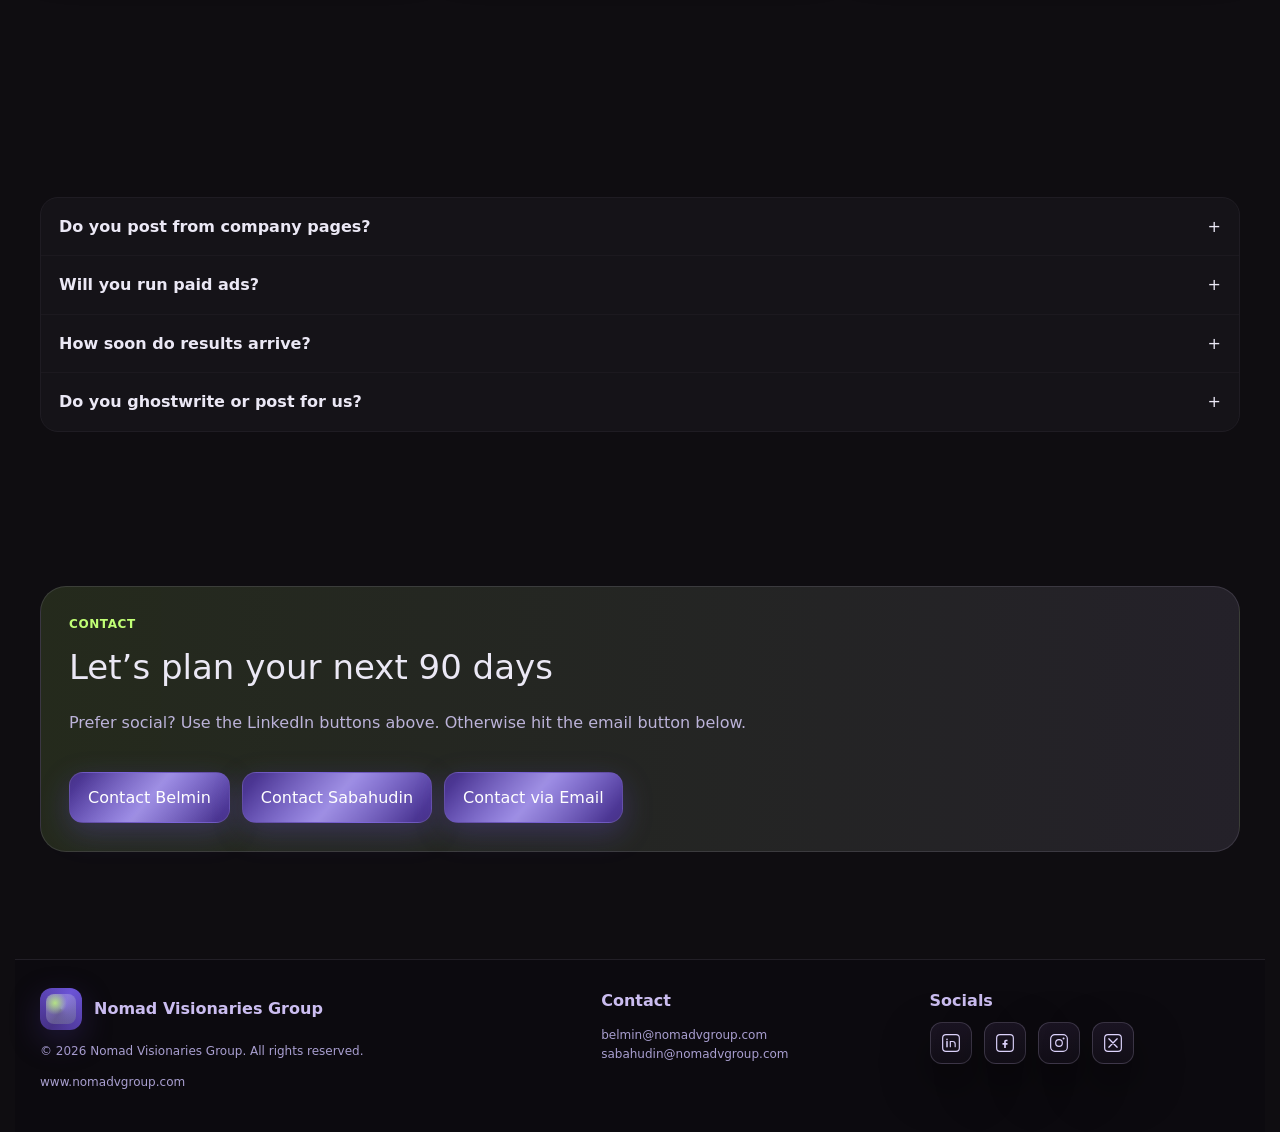
==== commit 45c6a386: "Add files via upload" ====
--- a/index.html
+++ b/index.html
@@ -1,152 +1,696 @@
 <!DOCTYPE html>
 <html lang="en">
 <head>
-  <meta charset="UTF-8" />
-  <meta http-equiv="X-UA-Compatible" content="IE=edge" />
-  <meta name="viewport" content="width=device-width, initial-scale=1.0" />
-  <title>Nomad V Group – Landing Page</title>
-  <link rel="icon" href="Logo.png" />
-  <link rel="stylesheet" href="style.css" />
+  <meta charset="utf-8" />
+  <meta name="viewport" content="width=device-width, initial-scale=1" />
+  <title>Nomad Visionaries Group — LinkedIn Growth Partner</title>
+  <meta name="description" content="Nomad Visionaries Group helps B2B teams grow on LinkedIn with premium content, inbound systems, and outbound pipelines. Personal branding, ICP definition, lead generation, outreach, recruitment, and inbound customer service — all operated from client profiles." />
+  <meta name="theme-color" content="#463187" />
+  <link rel="canonical" href="https://www.nomadvgroup.com" />
+
+  <!-- Open Graph -->
+  <meta property="og:title" content="Nomad Visionaries Group — LinkedIn Growth Partner" />
+  <meta property="og:description" content="Premium LinkedIn content, inbound, and outbound systems for predictable growth." />
+  <meta property="og:url" content="https://www.nomadvgroup.com" />
+  <meta property="og:type" content="website" />
+
+  <style>
+    :root{
+      --purple:#463187;
+      --purple-700:#37276b;
+      --light-purple:#e0d6ff;
+      --black:#2c262e;
+      --green:#c1ff75;
+      --white:#fff;
+      --bg:#0f0d11;
+      --text:#ebe8f5;
+      --muted:#bcb3d9;
+      --card:#17131c;
+      --card-2:#1d1824;
+      --shadow:0 20px 50px rgba(0,0,0,.45);
+      --radius:18px;
+      --radius-lg:26px;
+      --maxw:1200px;
+      --blur:14px;
+      --safe:15px; /* universal side padding */
+    }
+
+    *,*::before,*::after{box-sizing:border-box}
+    html,body{margin:0;padding:0}
+    img{display:block;max-width:100%}
+    a{text-decoration:none;color:inherit}
+    button{font:inherit}
+
+    body{
+      font-family: ui-sans-serif, system-ui, -apple-system, Segoe UI, Roboto, Helvetica, Arial, "Apple Color Emoji","Segoe UI Emoji";
+      background:
+        radial-gradient(1200px 600px at 80% -20%, rgba(193,255,117,.10), transparent 60%),
+        radial-gradient(900px 400px at -10% 10%, rgba(224,214,255,.12), transparent 60%),
+        var(--bg);
+      color:var(--text);
+      line-height:1.6;
+      overflow-x:hidden;
+      padding-inline:var(--safe); /* breathing room on both sides */
+    }
+
+    .container{max-width:var(--maxw); margin-inline:auto; padding-inline:0}
+
+    /* Header */
+    .header{position:sticky; top:0; z-index:50; backdrop-filter:saturate(180%) blur(var(--blur)); background:rgba(22,18,28,.55); border-bottom:1px solid rgba(224,214,255,.12)}
+    .nav{display:flex; align-items:center; justify-content:space-between; min-height:72px}
+    .brand{display:flex; align-items:center; gap:12px}
+    .logo{width:42px; height:42px; background: conic-gradient(from 210deg, var(--purple), #6b53d6, var(--purple)); border-radius:12px; position:relative; box-shadow:0 10px 30px rgba(70,49,135,.35)}
+    .logo::after{content:""; position:absolute; inset:6px; border-radius:8px; background: radial-gradient(circle at 30% 30%, rgba(193,255,117,.8), transparent 40%), linear-gradient(145deg, rgba(224,214,255,.35), rgba(193,255,117,.15)); mix-blend: screen}
+    .brand h1{font-size: clamp(16px, 2.2vw, 20px); letter-spacing:.3px; font-weight:700}
+
+    .nav-links{display:flex; gap:20px}
+    .nav-links a{padding:10px 12px; border-radius:12px; color:var(--light-purple); position:relative}
+    .nav-links a::after{content:""; position:absolute; left:12px; right:12px; bottom:6px; height:2px; background:linear-gradient(90deg, transparent, var(--green), transparent); transform:scaleX(0); transform-origin:center; transition:transform .35s ease}
+    .nav-links a:hover{color:var(--white)}
+    .nav-links a:hover::after{transform:scaleX(1)}
+
+    .cta-btn{display:inline-flex; align-items:center; gap:10px; padding:12px 18px; border-radius:14px; border:1px solid rgba(224,214,255,.2); background: linear-gradient(120deg, var(--purple), #6b53d6 40%, var(--purple)); box-shadow:var(--shadow); position:relative; overflow:hidden; cursor:pointer}
+    .cta-btn span.badge{background: var(--green); color:#17171a; padding:4px 8px; border-radius:999px; font-size:12px; font-weight:700}
+    .cta-btn::before{content:""; position:absolute; inset:-120% -40%; background: linear-gradient(120deg, rgba(255,255,255,.00) 30%, rgba(255,255,255,.35) 50%, rgba(255,255,255,.00) 70%); transform:rotate(8deg);}
+    .cta-btn:hover::before{animation:sheen .9s ease}
+
+    @keyframes sheen{from{transform:translateX(-60%) rotate(8deg)}to{transform:translateX(60%) rotate(8deg)}}
+
+    .hamburger{display:none; width:42px; height:42px; border-radius:12px; border:1px solid rgba(224,214,255,.15); background:linear-gradient(180deg, #1a1422, #120e17); align-items:center; justify-content:center; cursor:pointer}
+    .hamburger svg{width:22px; height:22px}
+
+    /* Buttons */
+    .btn,.faq-q{cursor:pointer}
+    .btn{display:inline-flex; align-items:center; gap:10px; padding:12px 18px; border-radius:14px; border:1px solid rgba(224,214,255,.14); position:relative; overflow:hidden; transition: transform .25s cubic-bezier(.2,.8,.2,1), box-shadow .25s ease, border-color .25s ease}
+    .btn.primary{background: linear-gradient(135deg, var(--purple) 0%, #6b53d6 50%, var(--purple) 100%); color:white; box-shadow:0 10px 30px rgba(107,83,214,.3)}
+    .btn::before{content:""; position:absolute; inset:-120% -40%; background: linear-gradient(120deg, rgba(255,255,255,.00) 30%, rgba(255,255,255,.35) 50%, rgba(255,255,255,.00) 70%); transform:rotate(8deg)}
+    .btn:hover{transform: translateY(-2px); box-shadow:0 16px 40px rgba(107,83,214,.35); border-color:rgba(224,214,255,.35)}
+    .btn:hover::before{animation:sheen .9s ease}
+    .btn:active{transform: translateY(0)}
+
+    /* Utility row for centered actions */
+    .actions{display:flex; gap:12px; flex-wrap:wrap; justify-content:center}
+
+    /* Hero */
+    .hero{position:relative; padding: clamp(56px, 8vw, 96px) 0}
+    .hero::before{content:""; position:absolute; inset:-20% -10% -10% -10%; background:
+      radial-gradient(800px 400px at 70% -20%, rgba(193,255,117,.08), transparent 40%),
+      radial-gradient(900px 600px at -10% 10%, rgba(224,214,255,.12), transparent 60%),
+      radial-gradient(1200px 800px at 110% 40%, rgba(70,49,135,.25), transparent 60%);
+      filter: blur(20px); z-index:-1; animation:bgShift 18s ease-in-out infinite alternate}
+    @keyframes bgShift{from{transform: translateY(0)}to{transform: translateY(-18px)}}
+
+    .hero-grid{display:grid; grid-template-columns: 1.2fr .8fr; gap: clamp(20px, 4vw, 40px); align-items:center}
+    .eyebrow{display:inline-flex; align-items:center; gap:8px; padding:6px 10px; border-radius:999px; background:rgba(193,255,117,.12); color:var(--green); border:1px solid rgba(193,255,117,.35); font-weight:700; letter-spacing:.3px}
+    .hero h2{font-size: clamp(32px, 5vw, 54px); line-height:1.1; margin:14px 0; letter-spacing:.2px}
+    .hero p{color:var(--muted); font-size: clamp(16px, 2vw, 18px)}
+    .hero-cta{display:flex; gap:12px; flex-wrap:wrap; margin-top:18px}
+
+    .hero-card{background: linear-gradient(180deg, var(--card), var(--card-2)); border:1px solid rgba(224,214,255,.08); padding:20px; border-radius:var(--radius-lg); box-shadow:var(--shadow); perspective:1000px}
+    .metric{display:grid; grid-template-columns: auto 1fr auto; gap:14px; align-items:center; padding:14px; border-radius:14px; background:rgba(224,214,255,.04); margin-bottom:10px; transform: translateZ(0); will-change: transform}
+    .metric strong{font-size:24px}
+
+    /* Social icons */
+    .socials{display:flex; gap:12px; align-items:center; flex-wrap:wrap; margin-top:10px}
+    .socials a{width:42px; height:42px; display:grid; place-items:center; border-radius:12px; border:1px solid rgba(224,214,255,.18); background:linear-gradient(180deg, #1a1422, #120e17); box-shadow:var(--shadow); transition:transform .2s ease, border-color .2s ease, box-shadow .3s ease}
+    .socials a:hover{transform:translateY(-2px); border-color:rgba(193,255,117,.5); box-shadow:0 18px 36px rgba(193,255,117,.18)}
+    .socials a svg{width:20px; height:20px}
+
+    /* Sections */
+    section{padding: clamp(48px, 6vw, 80px) 0; position:relative}
+    .section-head{display:flex; align-items:flex-end; justify-content:space-between; gap:18px; margin-bottom:26px}
+    .kicker{color:var(--green); font-weight:800; letter-spacing:.6px; text-transform:uppercase; font-size:12px}
+    .h3{font-size: clamp(24px, 3.5vw, 34px); margin:6px 0}
+    .desc{color:var(--muted)}
+
+    .grid{display:grid; gap:18px}
+    .grid.cols-3{grid-template-columns: repeat(3, 1fr)}
+    .grid.cols-2{grid-template-columns: repeat(2, 1fr)}
+
+    .card{background:linear-gradient(180deg, var(--card), var(--card-2)); border:1px solid rgba(224,214,255,.08); padding:22px; border-radius:var(--radius); box-shadow:var(--shadow); position:relative; overflow:hidden; transform: translateZ(0); will-change: transform}
+    .card::after{content:""; position:absolute; inset: -30% -30% auto auto; width:200px; height:200px; background: radial-gradient(circle at 30% 30%, rgba(193,255,117,.15), transparent 40%); transform: rotate(15deg)}
+    .card h4{font-size: clamp(18px, 2.4vw, 22px); margin:6px 0 10px; letter-spacing:.2px}
+    .card p{color:var(--muted)}
+    .chip{display:inline-flex; align-items:center; gap:8px; padding:6px 10px; border-radius:999px; background:rgba(224,214,255,.08); color:var(--light-purple); border:1px solid rgba(224,214,255,.14); font-size:12px; margin-bottom:10px}
+
+    ul.clean{margin:10px 0 0 0; padding:0; list-style:none}
+    ul.clean li{padding-left:22px; position:relative; margin:10px 0; color:var(--muted)}
+    ul.clean li::before{content:""; position:absolute; left:0; top:9px; width:10px; height:10px; border-radius:3px; background:linear-gradient(135deg, var(--green), #9de84a)}
+
+    /* Founders */
+    #founders .grid{align-items:stretch}
+    .founder-card{display:flex; flex-direction:column; align-items:flex-start; gap:12px}
+    .founder-card .avatar{width:148px; height:148px; object-fit:cover; border-radius:18px; border:1px solid rgba(224,214,255,.14); background:#120e17; box-shadow:0 8px 24px rgba(0,0,0,.5)}
+    .founder-card h4{margin:2px 0 0}
+    .founder-card .desc{margin-top:-4px}
+
+    /* FAQ */
+    .faq{border:1px solid rgba(224,214,255,.08); border-radius:var(--radius); overflow:hidden}
+    .faq-item{border-top:1px solid rgba(224,214,255,.06)}
+    .faq-item:first-child{border-top:none}
+    .faq-q{display:flex; justify-content:space-between; gap:12px; align-items:center; padding:16px 18px; background:rgba(224,214,255,.03)}
+    .faq-a{padding:0 18px 16px; color:var(--muted); display:none}
+
+    /* CTA band */
+    .band{padding:28px; border-radius:var(--radius-lg); background:linear-gradient(90deg, rgba(193,255,117,.12), rgba(224,214,255,.10)); border:1px solid rgba(224,214,255,.12); display:flex; flex-wrap:wrap; gap:16px; align-items:center; justify-content:space-between}
+
+    /* Footer */
+    footer{border-top:1px solid rgba(224,214,255,.1); background:#0c0a0f; padding:28px 0; margin-top:30px; color:#cbbdf0}
+    .footer-grid{display:grid; grid-template-columns: 1.4fr .8fr .8fr; gap:18px}
+    .mini{font-size:12px; color:#a99fd0}
+
+    .reveal{opacity:0; transform:translateY(16px); transition:opacity .7s cubic-bezier(.2,.8,.2,1), transform .7s cubic-bezier(.2,.8,.2,1)}
+    .reveal.show{opacity:1; transform:none}
+
+    @media (prefers-reduced-motion: reduce){
+      .reveal, .btn, .cta-btn, .card, .metric, .hero::before{transition:none !important; animation:none !important}
+    }
+
+    @media (max-width: 980px){
+      .hero-grid{grid-template-columns:1fr}
+      .grid.cols-3{grid-template-columns: 1fr 1fr}
+      .grid.cols-2{grid-template-columns: 1fr}
+      .footer-grid{grid-template-columns: 1fr 1fr}
+    }
+    @media (max-width: 700px){
+      .nav-links{display:none}
+      .hamburger{display:inline-flex}
+      .footer-grid{grid-template-columns:1fr}
+    }
+  </style>
 </head>
 <body>
-  <!-- HEADER / NAVBAR -->
-  <header>
-    <div class="logo">
-      <a href="#hero"><img src="images/logo.png" alt="Nomad V Group Logo" /></a>
+  <!-- Header -->
+  <header class="header" id="top">
+    <div class="container nav">
+      <a class="brand" href="#top" aria-label="Nomad Visionaries Group home">
+        <div class="logo" aria-hidden="true"></div>
+        <h1>Nomad Visionaries Group</h1>
+      </a>
+      <nav class="nav-links" aria-label="Primary">
+        <a href="#services">Services</a>
+        <a href="#process">Process</a>
+        <a href="#founders">Founders</a>
+        <a href="#cases">Case Studies</a>
+        <a href="#faq">FAQ</a>
+        <a href="#contact" class="cta-btn"><span>Contact</span> <span class="badge">Let's talk</span></a>
+      </nav>
+      <button class="hamburger" id="hamburger" aria-label="Menu" aria-expanded="false">
+        <svg viewBox="0 0 24 24" fill="none" xmlns="http://www.w3.org/2000/svg"><path d="M3 6h18M3 12h18M3 18h18" stroke="#e0d6ff" stroke-width="2" stroke-linecap="round"/></svg>
+      </button>
     </div>
-    <nav>
-      <ul class="nav-links" id="navLinks">
-        <li><a href="#hero">Home</a></li>
-        <li><a href="#services">Services</a></li>
-        <li><a href="#about">About</a></li>
-        <li><a href="#contact">Contact</a></li>
-      </ul>
-      <div class="hamburger" id="hamburger">
-        <div class="bar"></div>
-        <div class="bar"></div>
-        <div class="bar"></div>
-      </div>
-    </nav>
   </header>
 
   <main>
-    <!-- HERO SECTION -->
-    <section id="hero" class="hero fade-in">
-      <div class="hero-content">
-        <h1>Nomad V Group</h1>
-        <p>
-          Full-stack remote specialists in Sales Outreach, Web Development, & Back Office. We build
-          lean, scalable systems so your small team can focus on growth.
-        </p>
-        <button class="cta-button" onclick="document.getElementById('contact').scrollIntoView()">Get Started</button>
+    <!-- Hero -->
+    <section class="hero">
+      <div class="container">
+        <div class="hero-grid">
+          <div class="reveal" data-stagger>
+            <span class="eyebrow">LinkedIn Growth Partner</span>
+            <h2>Premium content. Predictable inbound. Scalable outbound.</h2>
+            <p>We help B2B teams grow on LinkedIn with clear positioning, consistent authority-building content, and an outbound engine that opens conversations with decision-makers. No hype—just a repeatable system that compounds.</p>
+            <div class="hero-cta actions">
+              <a href="#contact" class="btn primary magnetic">Book a discovery call</a>
+              <a href="#services" class="btn primary magnetic">See services</a>
+            </div>
+            <div class="socials hero-socials" aria-label="Social profiles">
+              <a class="social linkedin" href="https://www.linkedin.com/company/nomadvgroup" target="_blank" rel="noopener" aria-label="LinkedIn" title="LinkedIn"></a>
+              <a class="social facebook" href="#" target="_blank" rel="noopener" aria-label="Facebook" title="Facebook"></a>
+              <a class="social instagram" href="#" target="_blank" rel="noopener" aria-label="Instagram" title="Instagram"></a>
+              <a class="social x" href="#" target="_blank" rel="noopener" aria-label="X (Twitter)" title="X"></a>
+            </div>
+          </div>
+
+          <aside class="hero-card reveal" aria-label="Highlights" data-tilt>
+            <div class="metric">
+              <div class="chip">Positioning</div>
+              <div>
+                <strong>Clear value story</strong>
+                <div class="mini">Profiles and content that convert attention into interest.</div>
+              </div>
+              <div aria-hidden="true">⚡</div>
+            </div>
+            <div class="metric">
+              <div class="chip">Inbound</div>
+              <div>
+                <strong>Opportunities in the inbox</strong>
+                <div class="mini">Authority + consistency = warm conversations.</div>
+              </div>
+              <div aria-hidden="true">💬</div>
+            </div>
+            <div class="metric">
+              <div class="chip">Outbound</div>
+              <div>
+                <strong>Talk to the right people</strong>
+                <div class="mini">ICP, lists, and thoughtful outreach sequences.</div>
+              </div>
+              <div aria-hidden="true">🎯</div>
+            </div>
+          </aside>
+        </div>
       </div>
     </section>
 
-    <!-- SERVICES SECTION -->
-    <section id="services" class="services-overview fade-in">
-      <h2>Our Services</h2>
-      <div class="services-container">
-        <div class="service-card">
-          <h3>Sales & Outreach</h3>
-          <p>
-            Targeted LinkedIn campaigns, cold calling, and email funnels designed to book qualified
-            meetings for your company.
-          </p>
-          <a href="#contact" class="cta-button small">Schedule a Consult</a>
-        </div>
-        <div class="service-card">
-          <h3>Web Development & Design</h3>
-          <p>
-            Futuristic, responsive websites and web apps built to convert—perfectly optimized for any
-            device.
-          </p>
-          <a href="#contact" class="cta-button small">Request a Quote</a>
-        </div>
-        <div class="service-card">
-          <h3>Back Office & Email Management</h3>
-          <p>
-            Offload data entry, CRM updates, and inbox overload to our remote professionals—unlock
-            true focus on core business.
-          </p>
-          <a href="#contact" class="cta-button small">Learn More</a>
+    <!-- Services -->
+    <section id="services">
+      <div class="container">
+        <div class="section-head reveal" data-stagger>
+          <div>
+            <div class="kicker">Services</div>
+            <div class="h3">Content, Inbound, and Outbound — built to work together</div>
+            <p class="desc">A simple, effective stack: establish authority, attract interest, and open targeted conversations. Operated from client profiles for authenticity.</p>
+          </div>
+        </div>
+
+        <div class="grid cols-3">
+          <article class="card reveal" aria-labelledby="s1" data-tilt>
+            <div class="chip">Content</div>
+            <h4 id="s1">Content Creation (Ghostwriting & Personal Branding)</h4>
+            <p>Professionally written posts and articles in the client’s voice to establish authority and trust. Aligned with growth goals and designed for consistency.</p>
+            <ul class="clean">
+              <li>Editorial calendar with topics tied to business outcomes.</li>
+              <li>Thought leadership posts, carousels, and article drafts.</li>
+              <li>Copy optimized for readability and engagement.</li>
+            </ul>
+          </article>
+
+          <article class="card reveal" aria-labelledby="s2" data-tilt>
+            <div class="chip">Content</div>
+            <h4 id="s2">Profile Optimization</h4>
+            <p>Refined headlines, summaries, visuals, and keywords to position profiles as professional, trustworthy, and discoverable for the right audience.</p>
+            <ul class="clean">
+              <li>Positioning-led headline and About section.</li>
+              <li>Featured links and banners that tell a clear story.</li>
+              <li>Keyword and layout tuning for LinkedIn search.</li>
+            </ul>
+          </article>
+
+          <article class="card reveal" aria-labelledby="s3" data-tilt>
+            <div class="chip">Content</div>
+            <h4 id="s3">Engagement with the Audience</h4>
+            <p>Regular interaction through comments, likes, and relevant conversations to build visibility and credibility where your buyers pay attention.</p>
+            <ul class="clean">
+              <li>Daily/weekly engagement on industry topics and posts.</li>
+              <li>Authentic comments that open conversation threads.</li>
+              <li>Signal boosting key announcements and wins.</li>
+            </ul>
+          </article>
+        </div>
+
+        <!-- Inbound -->
+        <div class="grid cols-2" style="margin-top:24px">
+          <article class="card reveal" aria-labelledby="s4" data-tilt>
+            <div class="chip">Inbound</div>
+            <h4 id="s4">Inbound Lead Generation</h4>
+            <p>A system where optimized profiles and consistent content bring new business opportunities directly into the inbox.</p>
+            <ul class="clean">
+              <li>Authority-led content cadence that compounds reach.</li>
+              <li>Monitoring of inbound messages and interest signals.</li>
+              <li>Best-practice reply frameworks for discovery and booking.</li>
+            </ul>
+          </article>
+
+          <article class="card reveal" aria-labelledby="s5" data-tilt>
+            <div class="chip">Inbound</div>
+            <h4 id="s5">Inbound Customer Service</h4>
+            <p>Customers can reach real employees through LinkedIn, creating human, trustworthy interactions that resolve questions faster.</p>
+            <ul class="clean">
+              <li>Routing playbook for triage and hand-offs.</li>
+              <li>Shared tone-of-voice and response guidelines.</li>
+              <li>Templates for common questions and follow-ups.</li>
+            </ul>
+          </article>
+        </div>
+
+        <!-- Outbound -->
+        <div class="grid cols-2" style="margin-top:24px">
+          <article class="card reveal" aria-labelledby="s6" data-tilt>
+            <div class="chip">Outbound</div>
+            <h4 id="s6">ICP Identification</h4>
+            <p>Define the ideal customer profile and identify companies and decision-makers that match target criteria.</p>
+            <ul class="clean">
+              <li>Industry, size, geography, and tech-stack filters.</li>
+              <li>Role mapping across economic, technical, and user buyers.</li>
+              <li>Account lists prioritized by likelihood to engage.</li>
+            </ul>
+          </article>
+
+          <article class="card reveal" aria-labelledby="s7" data-tilt>
+            <div class="chip">Outbound</div>
+            <h4 id="s7">Lead Generation</h4>
+            <p>Build and validate targeted lists of potential clients, partners, or candidates — ready for thoughtful outreach.</p>
+            <ul class="clean">
+              <li>Contact enrichment with role context and relevance cues.</li>
+              <li>List hygiene and deduplication to avoid noise.</li>
+              <li>Segmentation for tailored messages by persona.</li>
+            </ul>
+          </article>
+
+          <article class="card reveal" aria-labelledby="s8" data-tilt>
+            <div class="chip">Outbound</div>
+            <h4 id="s8">Outreach Campaigns</h4>
+            <p>Personalized connection requests, considerate follow-ups, and message sequences that start meaningful conversations.</p>
+            <ul class="clean">
+              <li>Warm openers referencing context (events, content, triggers).</li>
+              <li>Multi-step sequences spaced to respect inboxes.</li>
+              <li>Conversation-first scripts that invite replies.</li>
+            </ul>
+          </article>
+
+          <article class="card reveal" aria-labelledby="s9" data-tilt>
+            <div class="chip">Outbound</div>
+            <h4 id="s9">Recruitment Campaigns</h4>
+            <p>Targeted outreach to candidates with clear role narratives and value propositions to fill open positions faster.</p>
+            <ul class="clean">
+              <li>Candidate profiles mapped to role must-haves.</li>
+              <li>Clear, respectful messaging about opportunity fit.</li>
+              <li>Follow-ups that keep pipelines moving.</li>
+            </ul>
+          </article>
+        </div>
+
+        <div class="band reveal" style="margin-top:26px">
+          <div>
+            <div class="h3" style="margin:0">Want a plan tailored to your market?</div>
+            <p class="desc" style="margin:4px 0 0">Share your goals and constraints. We’ll outline messaging angles, audiences, and first-90-day actions.</p>
+          </div>
+          <a href="#contact" class="btn primary magnetic">Get a custom plan</a>
         </div>
       </div>
     </section>
 
-    <!-- ABOUT SECTION -->
-    <section id="about" class="about-section fade-in">
-      <h2>About Us</h2>
-      <p>
-        Nomad V Group is a 100% remote agency built around a simple principle: assemble the right
-        specialists in the right place to deliver exceptional service. We believe that when each
-        expert focuses solely on their core strength—whether it’s sales outreach, web development,
-        or back-office management—our clients receive maximum value with zero overhead.
-      </p>
-      <p>
-        Our team spans multiple time zones and disciplines. From seasoned LinkedIn outreach
-        strategists to top-tier front-end and back-end developers to dedicated back-office
-        coordinators, we hand-pick professionals who excel in their niche. By operating fully
-        remote, we remain lean, flexible, and able to scale quickly in response to your needs.
-      </p>
-      <p>
-        Every project is overseen by a dedicated project lead who ensures seamless communication
-        between you and our specialists. We use agile workflows and transparent reporting so you
-        always know exactly where your investment is going—and why.
-      </p>
-      <p>
-        At Nomad V Group, our mission is to empower small teams and startups to grow without
-        friction. Whether you need a high-velocity LinkedIn campaign, a futuristic responsive
-        website, or a streamlined back-office process, we have the right experts ready to focus 100%
-        on your success.
-      </p>
+    <!-- Founders -->
+    <section id="founders">
+      <div class="container">
+        <div class="section-head reveal" data-stagger>
+          <div>
+            <div class="kicker">Founders</div>
+            <div class="h3">People behind the work</div>
+            <p class="desc">Hands-on operators who care about clarity, craftsmanship, and consistent execution.</p>
+          </div>
+        </div>
+        <div class="grid cols-2">
+          <article class="card reveal founder-card" data-tilt>
+            <img class="avatar" src="belmin.jpg" alt="Belmin Karalija" loading="lazy" />
+            <h4>Belmin Karalija</h4>
+            <p class="desc">Founder</p>
+            <a class="btn primary magnetic" href="https://www.linkedin.com/in/belmin-karalija-3b21b5187/" target="_blank" rel="noopener">Contact Belmin</a>
+          </article>
+          <article class="card reveal founder-card" data-tilt>
+            <img class="avatar" src="sabahudin.PNG" alt="Sabahudin Murtić" loading="lazy" />
+            <h4>Sabahudin Murtić</h4>
+            <p class="desc">Founder</p>
+            <a class="btn primary magnetic" href="https://www.linkedin.com/in/sabahudin-murtic/" target="_blank" rel="noopener">Contact Sabahudin</a>
+          </article>
+        </div>
+      </div>
     </section>
 
-    <!-- FINAL CALL-TO-ACTION SECTION -->
-    <section class="final-cta fade-in">
-      <h2>Ready to Scale Your Small Team?</h2>
-      <p>
-        Schedule a free strategy session with one of our leads and discover how Nomad V Group can
-        take your business to the next level.
-      </p>
-        <div class="calendly-inline-widget" data-url="https://calendly.com/nomadvgroup-info/30min" style="min-width:320px;height:700px;"></div>
-<script type="text/javascript" src="https://assets.calendly.com/assets/external/widget.js" async></script>
+    <!-- Process -->
+    <section id="process">
+      <div class="container">
+        <div class="section-head reveal" data-stagger>
+          <div>
+            <div class="kicker">Process</div>
+            <div class="h3">A simple arc that compounds results</div>
+            <p class="desc">Clarity → Consistency → Conversations → Pipeline. No shortcuts. Just craftsmanship and iteration.</p>
+          </div>
+        </div>
+        <div class="grid cols-2">
+          <div class="card reveal" data-tilt>
+            <div class="chip">01</div>
+            <h4>Positioning & ICP</h4>
+            <p class="desc">Define the value narrative and who it’s for. Translate into profile copy, content themes, and target lists.</p>
+          </div>
+          <div class="card reveal" data-tilt>
+            <div class="chip">02</div>
+            <h4>Content & Profiles</h4>
+            <p class="desc">Ship a steady cadence of credible posts from optimized profiles that signal expertise and trust.</p>
+          </div>
+          <div class="card reveal" data-tilt>
+            <div class="chip">03</div>
+            <h4>Inbound & Engagement</h4>
+            <p class="desc">Stay present in relevant conversations. Capture and progress inbound interest with helpful replies.</p>
+          </div>
+          <div class="card reveal" data-tilt>
+            <div class="chip">04</div>
+            <h4>Outbound & Follow-ups</h4>
+            <p class="desc">Open respectful conversations with the people who matter. Follow up like a human, not a sequence.</p>
+          </div>
+        </div>
+      </div>
     </section>
 
-    <!-- CONTACT SECTION -->
-    <section id="contact" class="contact-section fade-in">
-      <h2>Get in Touch</h2>
-      <p>
-        Fill out the form below or directly schedule a meeting via our Calendly widget—whichever is
-        easiest for you.
-      </p>
-
-      <!-- Simple Contact Form -->
-      <form action="mailto:info@nomadvgroup.com" method="post" enctype="text/plain" class="contact-form">
-        <label for="name">Name</label>
-        <input type="text" id="name" name="Name" required />
-
-        <label for="email">Email</label>
-        <input type="email" id="email" name="Email" required />
-
-        <label for="message">Message</label>
-        <textarea id="message" name="Message" rows="5" required></textarea>
-
-        <button type="submit" class="cta-button small">Send Message</button>
-      </form>
+    <!-- Case Studies -->
+    <section id="cases">
+      <div class="container">
+        <div class="section-head reveal" data-stagger>
+          <div>
+            <div class="kicker">Case Studies</div>
+            <div class="h3">Selected outcomes</div>
+            <p class="desc">Short snapshots to show the type of results this system drives. Replace with your own examples as they arrive.</p>
+          </div>
+        </div>
+        <div class="grid cols-3">
+          <article class="card reveal" data-tilt>
+            <div class="chip">SaaS</div>
+            <h4>Founder-led content → inbound demos</h4>
+            <p class="desc">Refined profile + weekly posts + thoughtful engagement led to inbound demo requests within 30 days.</p>
+          </article>
+          <article class="card reveal" data-tilt>
+            <div class="chip">Consulting</div>
+            <h4>Outbound with context → meetings</h4>
+            <p class="desc">ICP refinement and message rewrites doubled reply rate from cold to warm conversations.</p>
+          </article>
+          <article class="card reveal" data-tilt>
+            <div class="chip">Hiring</div>
+            <h4>Role narrative → candidate pipeline</h4>
+            <p class="desc">Clear, respectful messaging about the work attracted strong candidates in under two weeks.</p>
+          </article>
+        </div>
+      </div>
+    </section>
+
+    <!-- FAQ (restored) -->
+    <section id="faq">
+      <div class="container">
+        <div class="section-head reveal" data-stagger>
+          <div>
+            <div class="kicker">FAQ</div>
+            <div class="h3">Good questions we hear a lot</div>
+          </div>
+        </div>
+        <div class="faq reveal" role="region" aria-label="Frequently Asked Questions">
+          <div class="faq-item">
+            <div class="faq-q" tabindex="0" aria-expanded="false"><strong>Do you post from company pages?</strong><span>+</span></div>
+            <div class="faq-a">We prioritize real employee profiles to keep communication personal and effective. Company pages can be supported as needed.</div>
+          </div>
+          <div class="faq-item">
+            <div class="faq-q" tabindex="0" aria-expanded="false"><strong>Will you run paid ads?</strong><span>+</span></div>
+            <div class="faq-a">The core offer is organic content, inbound systems, and outbound conversations. Paid can be layered later if strategic.</div>
+          </div>
+          <div class="faq-item">
+            <div class="faq-q" tabindex="0" aria-expanded="false"><strong>How soon do results arrive?</strong><span>+</span></div>
+            <div class="faq-a">Expect momentum in weeks, with compounding effects over 60–90 days as positioning, content, and outreach synchronize.</div>
+          </div>
+          <div class="faq-item">
+            <div class="faq-q" tabindex="0" aria-expanded="false"><strong>Do you ghostwrite or post for us?</strong><span>+</span></div>
+            <div class="faq-a">We ghostwrite and operate from your employee profiles so it stays authentic and aligned with your brand.</div>
+          </div>
+        </div>
+      </div>
+    </section>
+
+    <!-- Contact -->
+    <section id="contact">
+      <div class="container">
+        <div class="band reveal" style="gap:20px">
+          <div>
+            <div class="kicker">Contact</div>
+            <div class="h3" style="margin-top:6px">Let’s plan your next 90 days</div>
+            <p class="desc">Prefer social? Use the LinkedIn buttons above. Otherwise hit the email button below.</p>
+          </div>
+          <div class="actions">
+            <a class="btn primary magnetic" href="https://www.linkedin.com/in/belmin-karalija-3b21b5187/" target="_blank" rel="noopener">Contact Belmin</a>
+            <a class="btn primary magnetic" href="https://www.linkedin.com/in/sabahudin-murtic/" target="_blank" rel="noopener">Contact Sabahudin</a>
+            <a id="emailBtn" class="btn primary magnetic" href="#">Contact via Email</a>
+          </div>
+        </div>
+      </div>
     </section>
   </main>
 
-  <!-- FOOTER -->
+  <!-- Footer -->
   <footer>
-    <div class="footer-content fade-in">
-      <p>&copy; 2025 Nomad V Group. All Rights Reserved.</p>
-      <p>
-        <a href="https://www.linkedin.com/company/nomadvgroup" target="_blank">LinkedIn</a> |
-        <a href="mailto:info@nomadvgroup.com">info@nomadvgroup.com</a>
-      </p>
+    <div class="container footer-grid">
+      <div>
+        <div class="brand" style="margin-bottom:10px"><div class="logo"></div><strong>Nomad Visionaries Group</strong></div>
+        <p class="mini">© <span id="year"></span> Nomad Visionaries Group. All rights reserved.</p>
+        <p class="mini"><a href="https://www.nomadvgroup.com" target="_blank" rel="noopener">www.nomadvgroup.com</a></p>
+      </div>
+      <div>
+        <strong>Contact</strong>
+        <p class="mini"><a href="mailto:belmin@nomadvgroup.com">belmin@nomadvgroup.com</a><br/><a href="mailto:sabahudin@nomadvgroup.com">sabahudin@nomadvgroup.com</a></p>
+      </div>
+      <div>
+        <strong>Socials</strong>
+        <div class="socials" style="margin-top:8px">
+          <a class="social linkedin" href="https://www.linkedin.com/company/nomadvgroup" target="_blank" rel="noopener" aria-label="LinkedIn" title="LinkedIn"></a>
+          <a class="social facebook" href="#" target="_blank" rel="noopener" aria-label="Facebook" title="Facebook"></a>
+          <a class="social instagram" href="#" target="_blank" rel="noopener" aria-label="Instagram" title="Instagram"></a>
+          <a class="social x" href="#" target="_blank" rel="noopener" aria-label="X (Twitter)" title="X"></a>
+        </div>
+      </div>
     </div>
   </footer>
 
-  <script src="script.js"></script>
+  <!-- Scripts -->
+  <script>
+    const reduceMotion = window.matchMedia('(prefers-reduced-motion: reduce)').matches;
+
+    // Mobile menu
+    const hamburger = document.getElementById('hamburger');
+    const header = document.querySelector('.header');
+    const navLinks = document.querySelector('.nav-links');
+    if (hamburger){
+      hamburger.addEventListener('click', () => {
+        const open = navLinks.style.display === 'flex';
+        navLinks.style.display = open ? 'none' : 'flex';
+        navLinks.style.flexDirection = 'column';
+        navLinks.style.background = '#120e17';
+        navLinks.style.position = 'absolute';
+        navLinks.style.top = header.offsetHeight + 'px';
+        navLinks.style.right = '20px';
+        navLinks.style.padding = '12px';
+        navLinks.style.border = '1px solid rgba(224,214,255,.15)';
+        navLinks.style.borderRadius = '16px';
+        hamburger.setAttribute('aria-expanded', (!open).toString());
+      });
+    }
+
+    // Smooth scroll
+    document.querySelectorAll('a[href^="#"]').forEach(a => {
+      a.addEventListener('click', e => {
+        const target = document.querySelector(a.getAttribute('href'));
+        if(target){
+          e.preventDefault();
+          target.scrollIntoView({behavior:'smooth', block:'start'});
+        }
+      });
+    });
+
+    // Reveal on scroll
+    const io = new IntersectionObserver((entries)=>{
+      entries.forEach(entry=>{
+        if(entry.isIntersecting){
+          const el = entry.target;
+          el.classList.add('show');
+          if(el.dataset.stagger !== undefined){
+            const children = el.parentElement.querySelectorAll('.card, .metric');
+            children.forEach((c, i)=>{
+              c.style.transitionDelay = 60 * i + 'ms';
+              c.classList.add('show');
+            });
+          }
+          io.unobserve(el);
+        }
+      });
+    }, {threshold: .12});
+    document.querySelectorAll('.reveal').forEach(el=> io.observe(el));
+
+    // Button ripple + magnetic
+    const buttons = document.querySelectorAll('.btn, .cta-btn');
+    buttons.forEach(btn => {
+      btn.addEventListener('click', (e)=>{
+        const r = document.createElement('span');
+        r.style.position = 'absolute';
+        r.style.inset = '0';
+        r.style.borderRadius = 'inherit';
+        r.style.background = 'radial-gradient(circle at ' + (e.offsetX||0) + 'px ' + (e.offsetY||0) + 'px, rgba(224,214,255,.35), rgba(224,214,255,0) 45%)';
+        r.style.pointerEvents = 'none';
+        r.style.opacity = '0';
+        r.style.transition = 'opacity .6s ease';
+        btn.appendChild(r);
+        requestAnimationFrame(()=>{ r.style.opacity = '1'; });
+        setTimeout(()=>{ r.style.opacity = '0'; setTimeout(()=> r.remove(), 400); }, 120);
+      });
+
+      if(!reduceMotion && matchMedia('(hover:hover)').matches && btn.classList.contains('magnetic')){
+        const strength = 14;
+        btn.addEventListener('mousemove', (e)=>{
+          const rect = btn.getBoundingClientRect();
+          const x = e.clientX - rect.left - rect.width/2;
+          const y = e.clientY - rect.top - rect.height/2;
+          btn.style.transform = `translate(${x/strength}px, ${y/strength}px)`;
+        });
+        btn.addEventListener('mouseleave', ()=>{ btn.style.transform = ''; });
+      }
+    });
+
+    // 3D tilt
+    if(!reduceMotion && matchMedia('(hover:hover)').matches){
+      document.querySelectorAll('[data-tilt]').forEach(card =>{
+        const maxTilt = 7;
+        const reset = ()=>{ card.style.transform = ''; card.style.transition = 'transform .18s ease'; }
+        card.addEventListener('mousemove', (e)=>{
+          const r = card.getBoundingClientRect();
+          const px = (e.clientX - r.left) / r.width - .5;
+          const py = (e.clientY - r.top) / r.height - .5;
+          const rx = (py * -maxTilt).toFixed(2);
+          const ry = (px *  maxTilt).toFixed(2);
+          card.style.transform = `perspective(900px) rotateX(${rx}deg) rotateY(${ry}deg) translateZ(0)`;
+          card.style.transition = 'transform 0s';
+        });
+        card.addEventListener('mouseleave', reset);
+      });
+    }
+
+    // FAQ toggles (+ to –)
+    document.querySelectorAll('.faq-q').forEach(q => {
+      q.addEventListener('click', () => {
+        const a = q.nextElementSibling;
+        const open = a.style.display === 'block';
+        a.style.display = open ? 'none' : 'block';
+        q.setAttribute('aria-expanded', (!open).toString());
+        const symbol = q.querySelector('span');
+        if(symbol){ symbol.textContent = open ? '+' : '–'; }
+      });
+      q.addEventListener('keydown', (e)=>{ if(e.key==='Enter' || e.key===' '){ e.preventDefault(); q.click(); } });
+    });
+
+    // Year
+    document.getElementById('year').textContent = new Date().getFullYear();
+
+    // Inline SVG icons for socials
+    const iconSVGs = {
+      linkedin: '<svg viewBox="0 0 24 24" fill="none" xmlns="http://www.w3.org/2000/svg"><rect x="2" y="2" width="20" height="20" rx="4" stroke="#e0d6ff" stroke-width="1.4"/><path d="M7.2 10.2v6.2M7.2 7.6v.2" stroke="#e0d6ff" stroke-width="1.8" stroke-linecap="round"/><path d="M11.2 16.4v-6.2h2.8m0 0a3 3 0 013 3v3.2" stroke="#e0d6ff" stroke-width="1.4" stroke-linecap="round"/></svg>',
+      facebook: '<svg viewBox="0 0 24 24" fill="none" xmlns="http://www.w3.org/2000/svg"><rect x="2" y="2" width="20" height="20" rx="4" stroke="#e0d6ff" stroke-width="1.4"/><path d="M13 10h2V8h-2c-1.1 0-2 .9-2 2v2H9v2h2v4h2v-4h2v-2h-2v-2z" fill="#e0d6ff"/></svg>',
+      instagram: '<svg viewBox="0 0 24 24" fill="none" xmlns="http://www.w3.org/2000/svg"><rect x="2" y="2" width="20" height="20" rx="5" stroke="#e0d6ff" stroke-width="1.4"/><circle cx="12" cy="12" r="4" stroke="#e0d6ff" stroke-width="1.4"/><circle cx="17.5" cy="6.5" r="1.2" fill="#e0d6ff"/></svg>',
+      x: '<svg viewBox="0 0 24 24" fill="none" xmlns="http://www.w3.org/2000/svg"><rect x="2" y="2" width="20" height="20" rx="4" stroke="#e0d6ff" stroke-width="1.4"/><path d="M7 7l10 10M17 7L7 17" stroke="#e0d6ff" stroke-width="1.6" stroke-linecap="round"/></svg>'
+    };
+    document.querySelectorAll('.socials a').forEach(a=>{
+      const cls = Array.from(a.classList).find(c=> iconSVGs[c]);
+      if(cls){ a.innerHTML = iconSVGs[cls]; }
+    });
+
+    // Prefilled email (To + CC)
+    const emailBtn = document.getElementById('emailBtn');
+    const subject = encodeURIComponent('Website Inquiry — Your Name / Company');
+    const body = encodeURIComponent(
+`Hi Nomad Visionaries Group,
+
+I’m interested in (briefly describe need).
+Company:
+Website/LinkedIn:
+Ideal start date:
+Notes:
+
+Thanks!`
+    );
+    if(emailBtn){
+      emailBtn.href = `mailto:belmin@nomadvgroup.com?cc=sabahudin@nomadvgroup.com&subject=${subject}&body=${body}`;
+    }
+  </script>
 </body>
 </html>
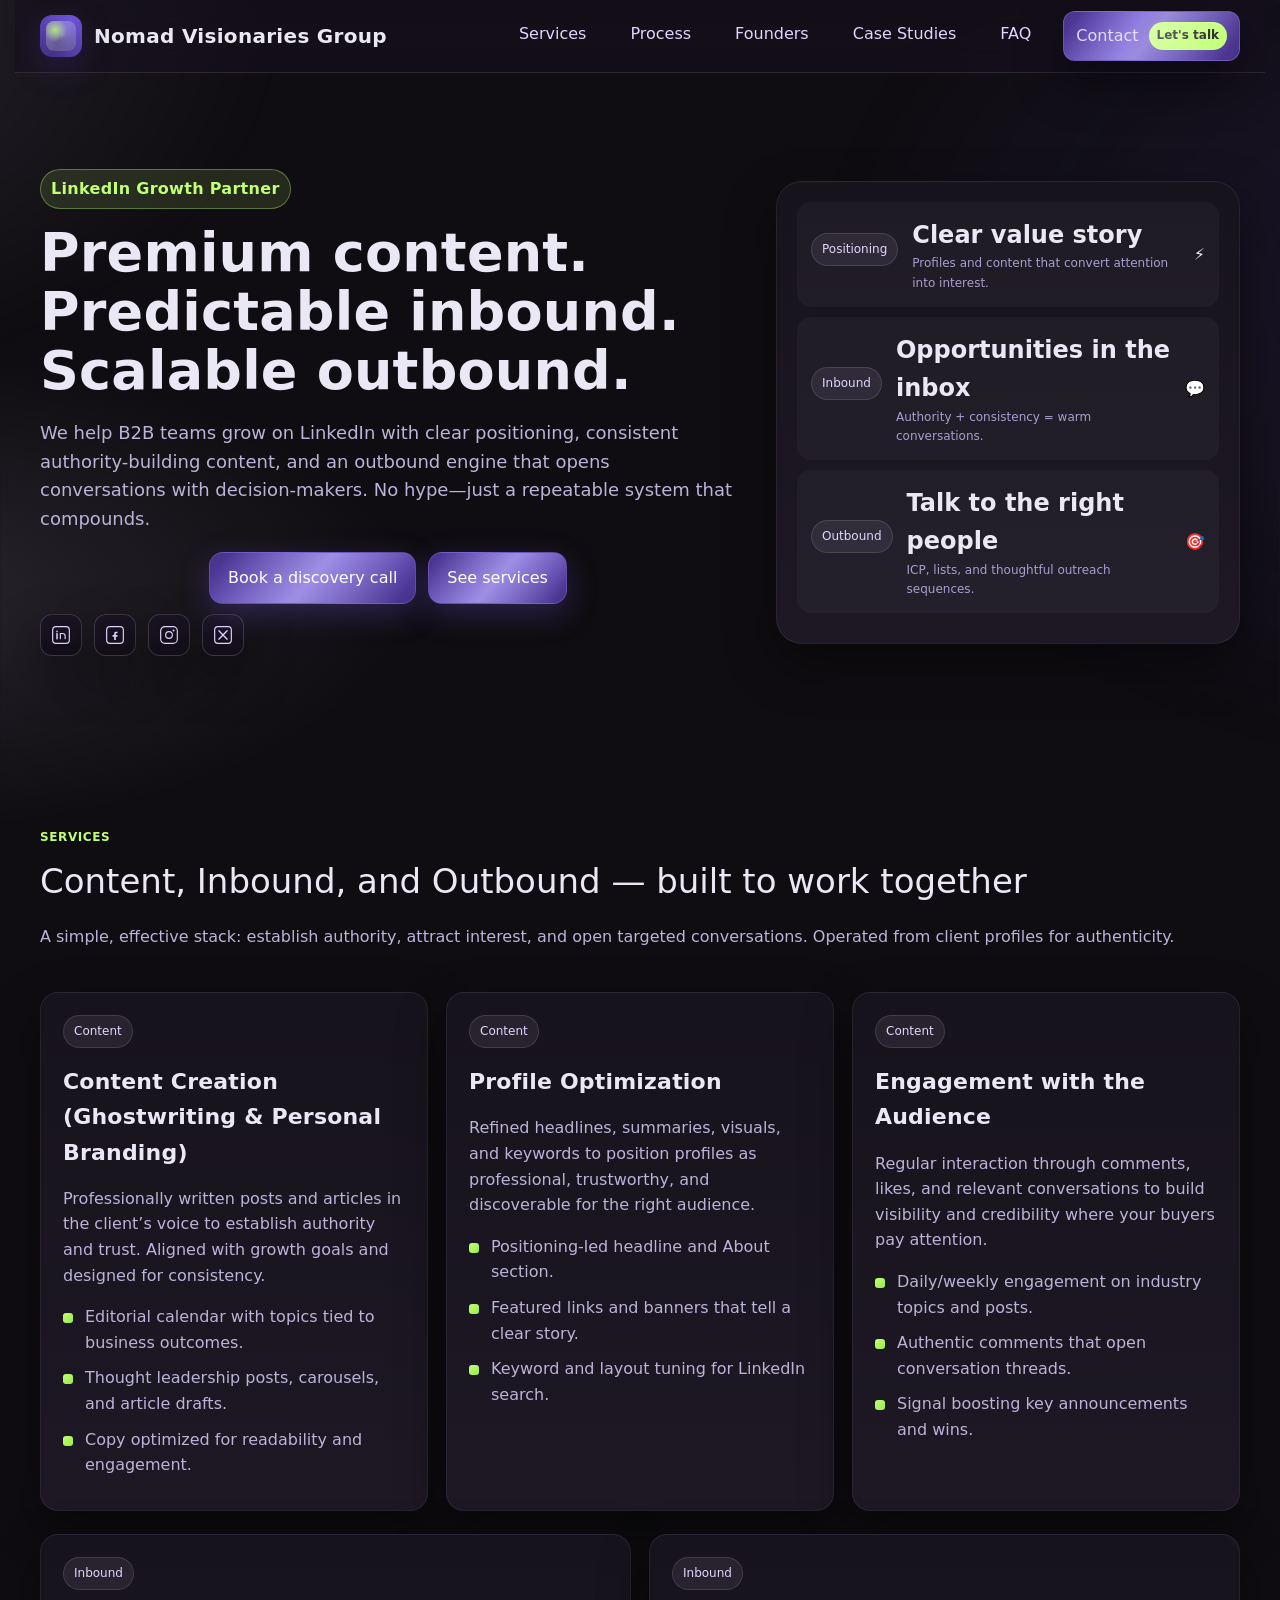
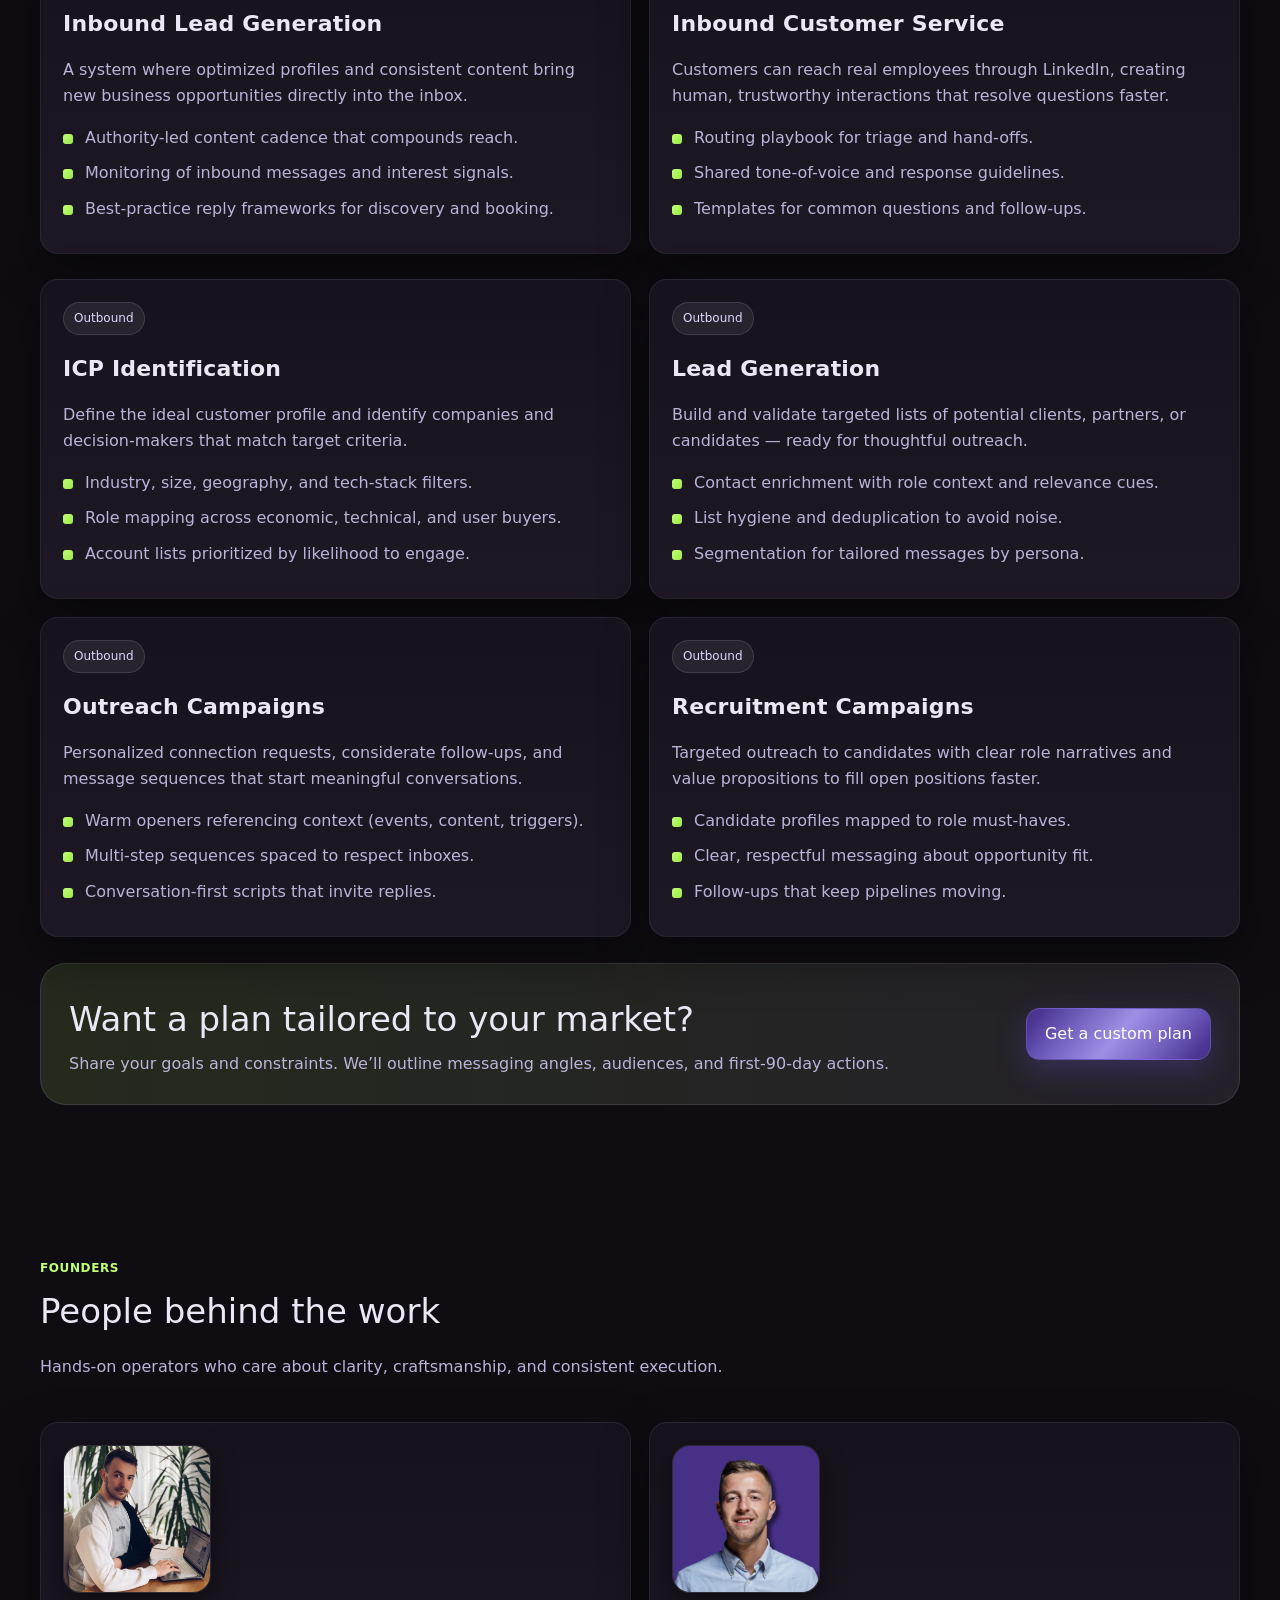
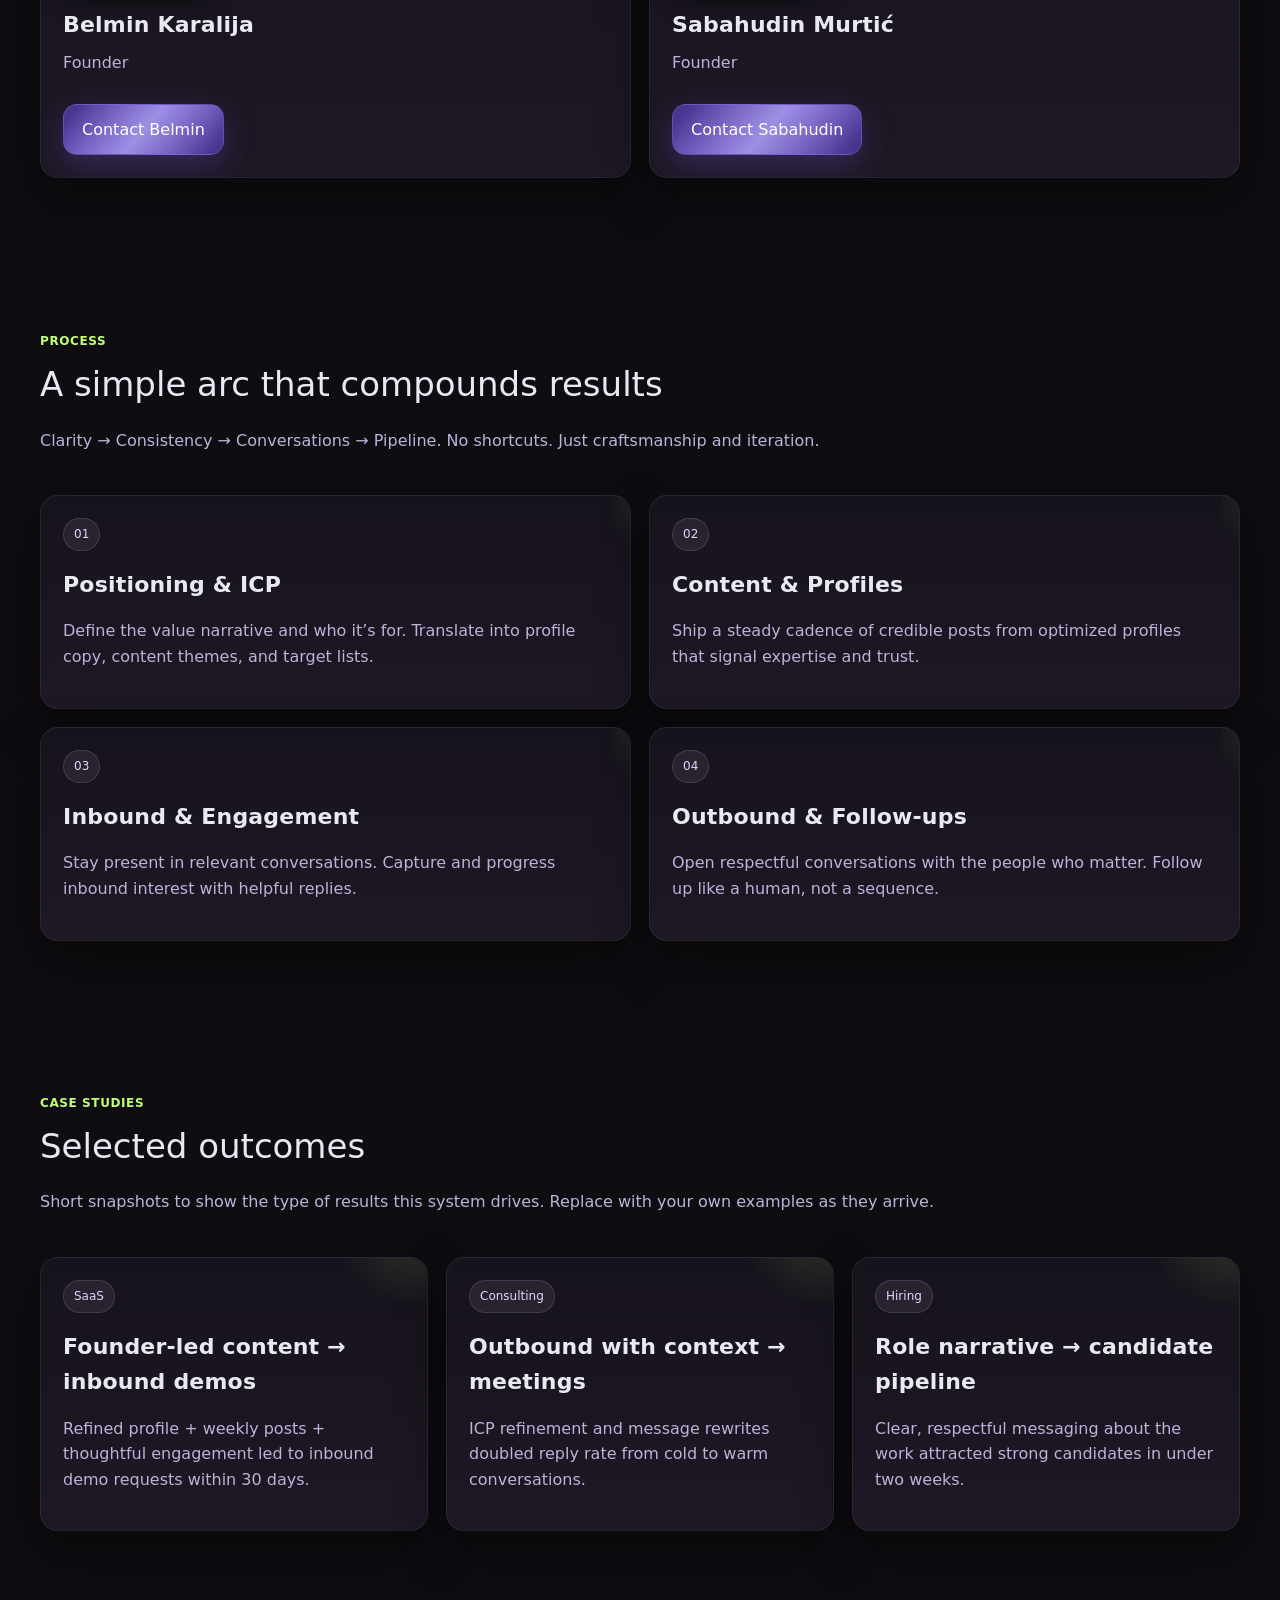
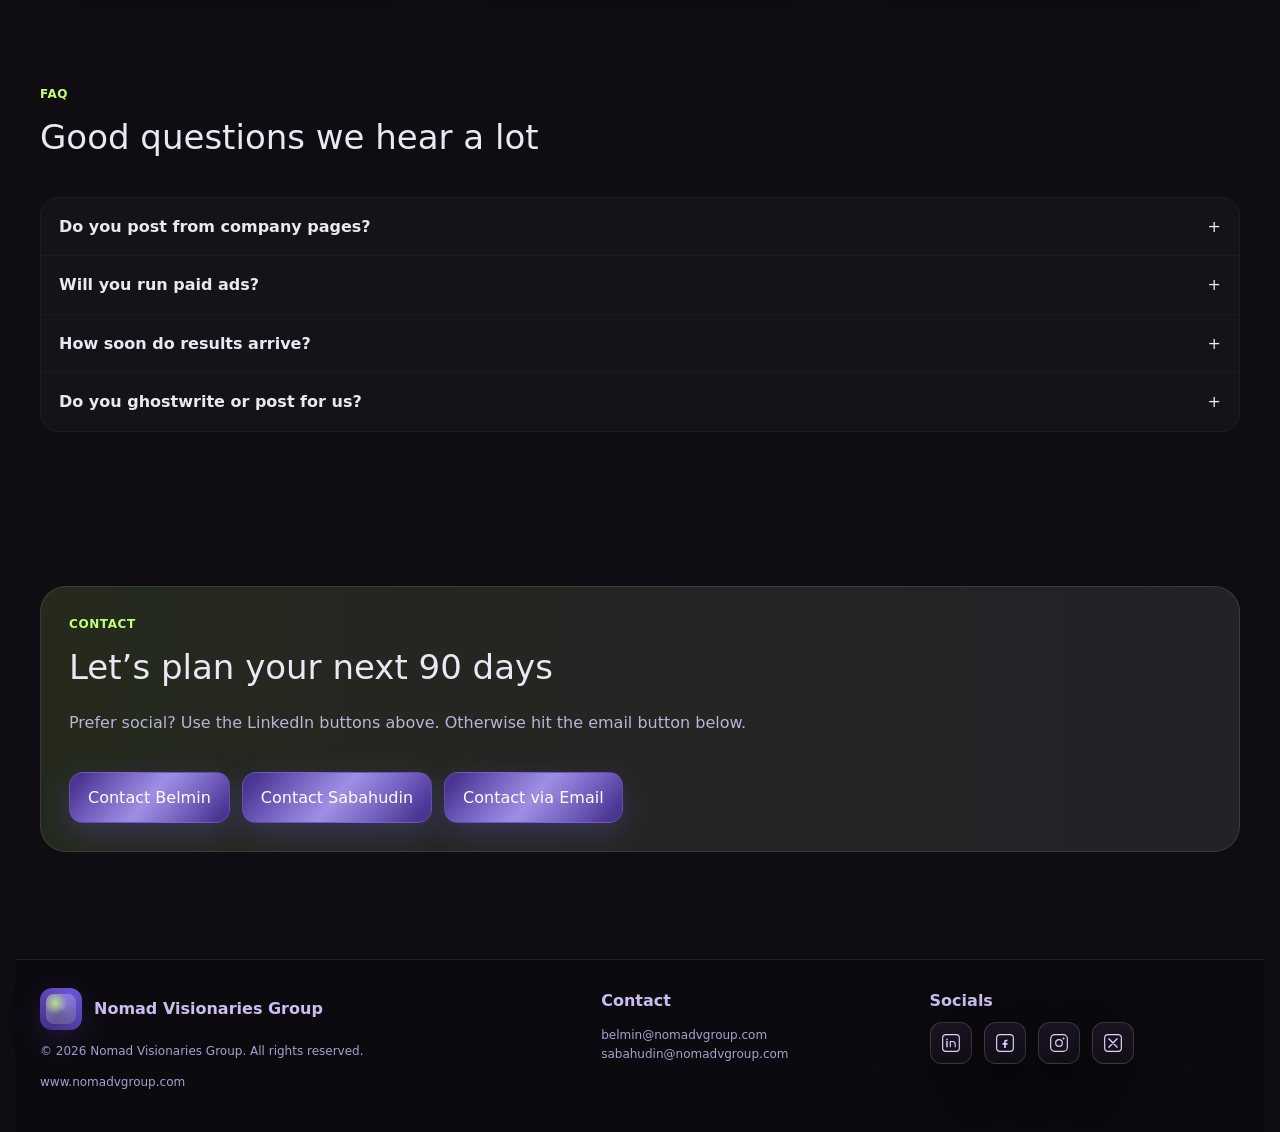
==== commit 09c49e7c: "Update index.html sabahudin.png" ====
--- a/index.html
+++ b/index.html
@@ -398,7 +398,7 @@
             <a class="btn primary magnetic" href="https://www.linkedin.com/in/belmin-karalija-3b21b5187/" target="_blank" rel="noopener">Contact Belmin</a>
           </article>
           <article class="card reveal founder-card" data-tilt>
-            <img class="avatar" src="sabahudin.PNG" alt="Sabahudin Murtić" loading="lazy" />
+            <img class="avatar" src="sabahudin.png" alt="Sabahudin Murtić" loading="lazy" />
             <h4>Sabahudin Murtić</h4>
             <p class="desc">Founder</p>
             <a class="btn primary magnetic" href="https://www.linkedin.com/in/sabahudin-murtic/" target="_blank" rel="noopener">Contact Sabahudin</a>
